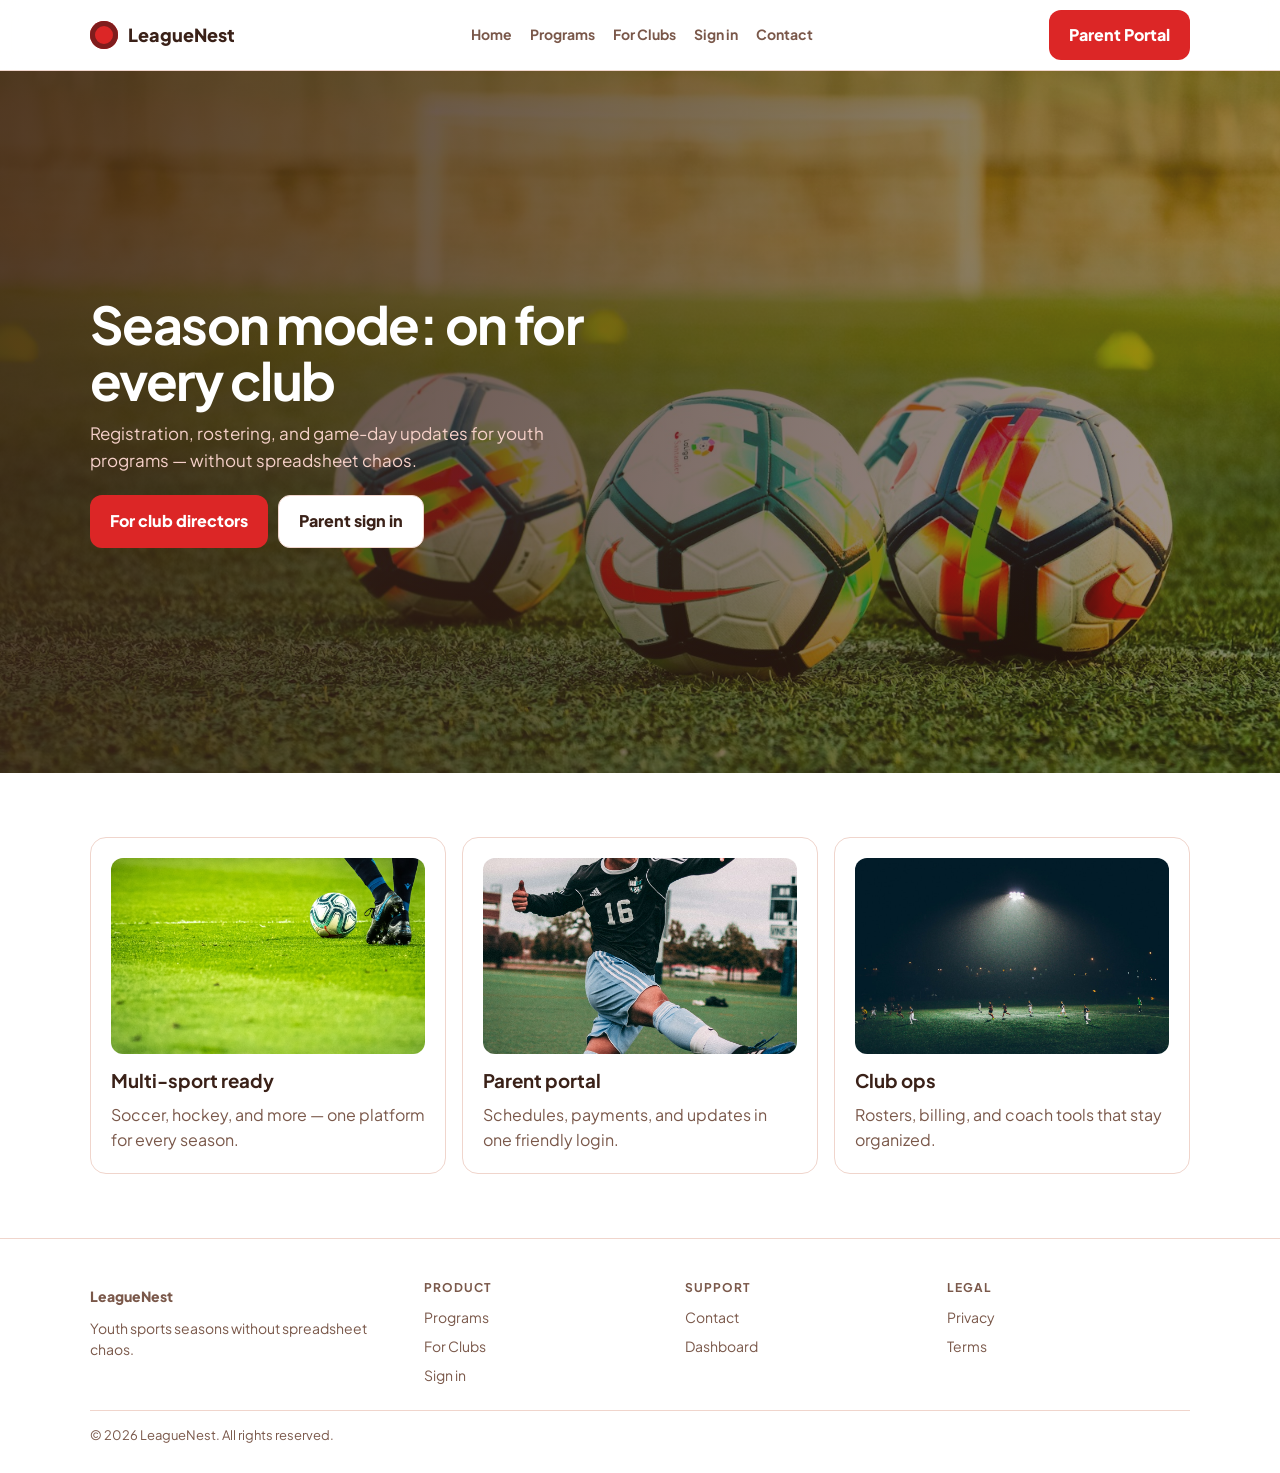
==== index.html @ 12ecd50a "Initial commit: leaguenest website" ====
<!DOCTYPE html><html lang="en"><head><meta charset="utf-8"/><meta name="viewport" content="width=device-width,initial-scale=1"/>
<title>LeagueNest | Youth Sports Programs Platform</title>
<meta name="description" content="LeagueNest helps clubs run youth sports seasons — registration, teams, schedules, and parent sign-in."/>
<link href="https://fonts.googleapis.com/css2?family=Plus+Jakarta+Sans:wght@400;500;600;700;800&display=swap" rel="stylesheet"/>
<link rel="stylesheet" href="styles.css"/></head><body>
<header><div class="wrap nav"><a class="brand" href="index.html"><span class="puck"></span>LeagueNest</a>
<button class="nav-toggle" id="navToggle" aria-label="Menu">☰</button>
<nav class="links" id="navLinks"><a href="index.html">Home</a><a href="programs.html">Programs</a><a href="clubs.html">For Clubs</a><a href="login.html">Sign in</a><a href="contact.html">Contact</a></nav>
<a class="btn btn-red" href="login.html">Parent Portal</a></div></header>
<section class="hero" style="background-image:url('images/hero.jpg')"><div class="wrap">
<h1>Season mode: on for every club</h1>
<p class="lead">Registration, rostering, and game-day updates for youth programs — without spreadsheet chaos.</p>
<div style="display:flex;gap:10px;flex-wrap:wrap"><a class="btn btn-red" href="clubs.html">For club directors</a><a class="btn btn-line" href="login.html">Parent sign in</a></div>
</div></section>
<section class="section-alt"><div class="wrap"><div class="grid-3">
<article class="card reveal"><img src="images/soccer.jpg" alt="Youth soccer"/><h3>Multi-sport ready</h3><p>Soccer, hockey, and more — one platform for every season.</p></article>
<article class="card reveal"><img src="images/kids.jpg" alt="Kids celebrating"/><h3>Parent portal</h3><p>Schedules, payments, and updates in one friendly login.</p></article>
<article class="card reveal"><img src="images/field.jpg" alt="Sports field"/><h3>Club ops</h3><p>Rosters, billing, and coach tools that stay organized.</p></article>
</div></div></section>
<footer><div class="wrap"><div class="footer-grid">
<div><a class="brand" href="index.html"><span class="puck"></span>LeagueNest</a><p class="muted" style="margin-top:10px;font-size:14px">Youth sports seasons without spreadsheet chaos.</p></div>
<div><h4>Product</h4><a href="programs.html">Programs</a><a href="clubs.html">For Clubs</a><a href="login.html">Sign in</a></div>
<div><h4>Support</h4><a href="contact.html">Contact</a><a href="dashboard.html">Dashboard</a></div>
<div><h4>Legal</h4><a href="privacy.html">Privacy</a><a href="terms.html">Terms</a></div>
</div><div class="footer-bottom">© 2026 LeagueNest. All rights reserved.</div></div></footer><script src="app.js"></script></body></html>
---- styles.css ----
:root{--bg:#fff7f4;--ink:#3a2118;--muted:#7a584a;--red:#dc2626;--pink:#ffe4e6;--line:#f0d5cc;--ease:cubic-bezier(.22,1,.36,1)}
*{box-sizing:border-box;margin:0;padding:0}html{scroll-behavior:smooth}body{font-family:"Plus Jakarta Sans",system-ui,sans-serif;background:var(--bg);color:var(--ink);line-height:1.55}
a{color:inherit;text-decoration:none}img{max-width:100%;display:block}.wrap{width:min(1100px,calc(100% - 36px));margin:0 auto}
.btn{display:inline-flex;align-items:center;justify-content:center;border-radius:12px;padding:13px 20px;font-weight:800;border:0;cursor:pointer;font-family:inherit;transition:transform .35s var(--ease);background:var(--ink);color:#fff}
.btn:hover{transform:translateY(-3px)}.btn-red{background:var(--red)}.btn-line{background:#fff;border:1px solid var(--line);color:var(--ink)}.btn-full{width:100%}
header{position:sticky;top:0;z-index:20;background:rgba(255,255,255,.92);backdrop-filter:blur(12px);border-bottom:1px solid var(--line)}
.nav{display:flex;align-items:center;justify-content:space-between;min-height:70px}
.brand{display:flex;align-items:center;gap:10px;font-weight:800;font-size:18px}
.puck{width:28px;height:28px;border-radius:50%;background:var(--red);box-shadow:inset 0 0 0 5px #7f1d1d}
.links{display:flex;gap:18px;font-weight:700;color:var(--muted);font-size:14px}.nav-toggle{display:none;background:0;border:0;font-size:22px}
.hero{position:relative;min-height:78vh;display:grid;align-items:center;background-size:cover;background-position:center}
.hero::before{content:"";position:absolute;inset:0;background:linear-gradient(105deg,rgba(58,33,24,.88),rgba(58,33,24,.45))}
.hero .wrap{position:relative;z-index:1;padding:60px 0;color:#fff}
h1,h2{letter-spacing:-.03em}h1{font-size:clamp(34px,5vw,52px);line-height:1.08;margin-bottom:12px;max-width:14ch}
.lead{color:#f5d0c8;max-width:38ch;margin-bottom:22px;font-size:17px}
.page-hero{padding:56px 0 28px;background:#fff;border-bottom:1px solid var(--line)}.page-hero p{color:var(--muted);margin-top:10px}
section{padding:64px 0}.section-alt{background:#fff}
.grid-3{display:grid;grid-template-columns:repeat(3,1fr);gap:16px}.grid-2{display:grid;grid-template-columns:1fr 1fr;gap:28px;align-items:center}
.card{background:#fff;border:1px solid var(--line);border-radius:16px;padding:20px;transition:transform .4s var(--ease)}.card:hover{transform:translateY(-8px)}
.card img{border-radius:12px;aspect-ratio:16/10;object-fit:cover;width:100%;margin-bottom:12px}.muted,.card p{color:var(--muted)}.card h3{margin-bottom:8px}
.split-img{border-radius:20px;aspect-ratio:4/3;object-fit:cover;width:100%}
.shell{min-height:calc(100vh - 70px);display:grid;grid-template-columns:1.05fr .95fr;background:#fff}
.left{padding:40px;display:flex;flex-direction:column}.right{background:linear-gradient(160deg,#ffe4e6,#fecdd3);padding:28px;border-left:1px solid var(--line);display:flex;flex-direction:column;justify-content:space-between}
.field{margin-bottom:14px}label{display:block;font-size:13px;font-weight:700;margin-bottom:6px}
.input{width:100%;border:1px solid var(--line);border-radius:12px;padding:13px 14px;font:inherit;background:#fffaf8}
.alert{background:var(--red);color:#fff;border-radius:12px;padding:12px 14px;font-size:13px;font-weight:700}
.dash-stats{display:grid;grid-template-columns:repeat(3,1fr);gap:14px;margin:24px 0}
.stat{background:#fff;border:1px solid var(--line);border-radius:14px;padding:18px}.stat b{display:block;font-size:28px;margin-top:6px}
.form{display:grid;gap:12px;max-width:480px}.form input,.form textarea{width:100%;padding:12px;border-radius:10px;border:1px solid var(--line);font:inherit}
.form-success{display:none;padding:14px;border-radius:10px;background:rgba(220,38,38,.1);color:var(--red);font-weight:700}.form-success.show{display:block}
footer{padding:40px 0 28px;border-top:1px solid var(--line);background:#fff}.footer-grid{display:grid;grid-template-columns:1.3fr 1fr 1fr 1fr;gap:18px;margin-bottom:16px}
.footer-grid h4{font-size:12px;text-transform:uppercase;letter-spacing:.08em;color:var(--muted);margin-bottom:10px}
.footer-grid a{display:block;color:var(--muted);margin:7px 0;font-size:14px}.footer-bottom{font-size:13px;color:var(--muted);border-top:1px solid var(--line);padding-top:14px}
.reveal{opacity:0;transform:translateY(24px);transition:.75s var(--ease)}.reveal.in{opacity:1;transform:none}
@media(max-width:900px){.nav-toggle{display:block}.links{display:none;position:absolute;left:0;right:0;top:70px;flex-direction:column;background:#fff;padding:16px;border-bottom:1px solid var(--line)}.links.open{display:flex}.grid-3,.grid-2,.footer-grid,.shell,.dash-stats{grid-template-columns:1fr}.right{border-left:0;border-top:1px solid var(--line);min-height:280px}}
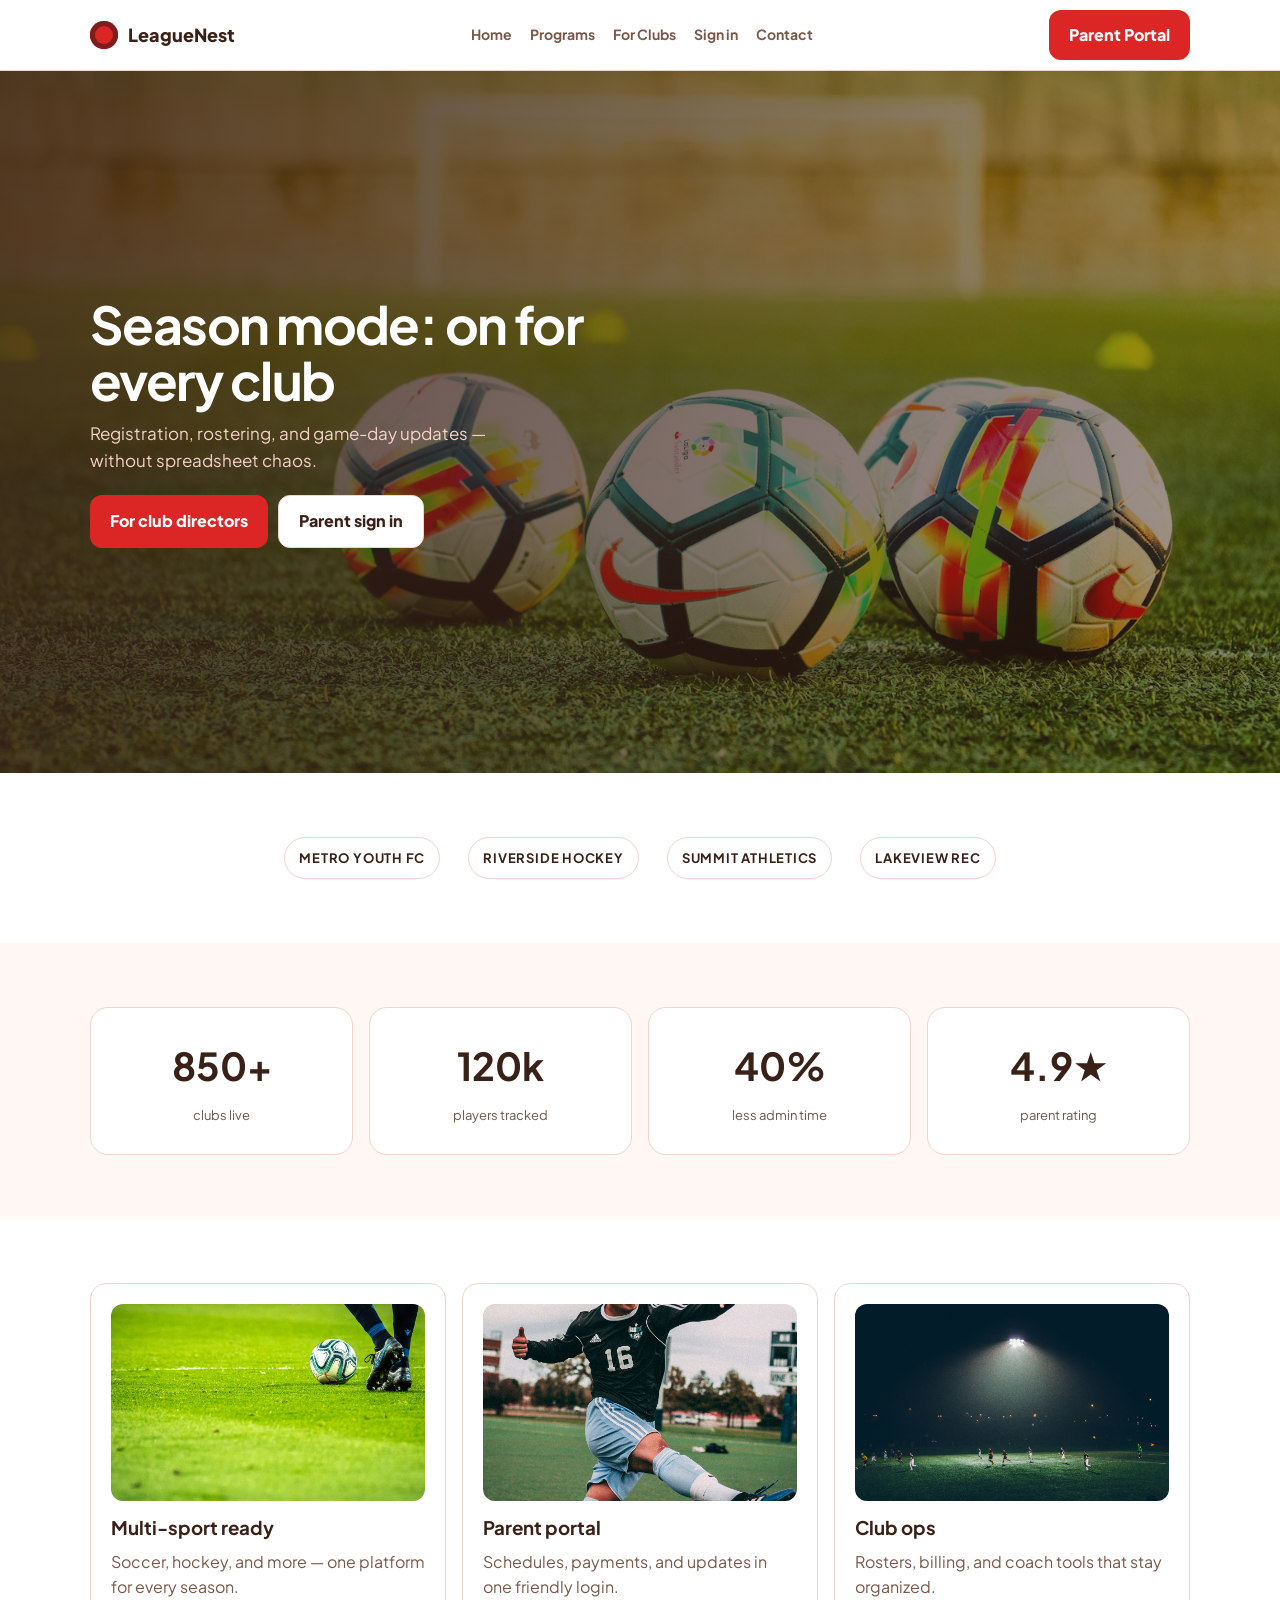
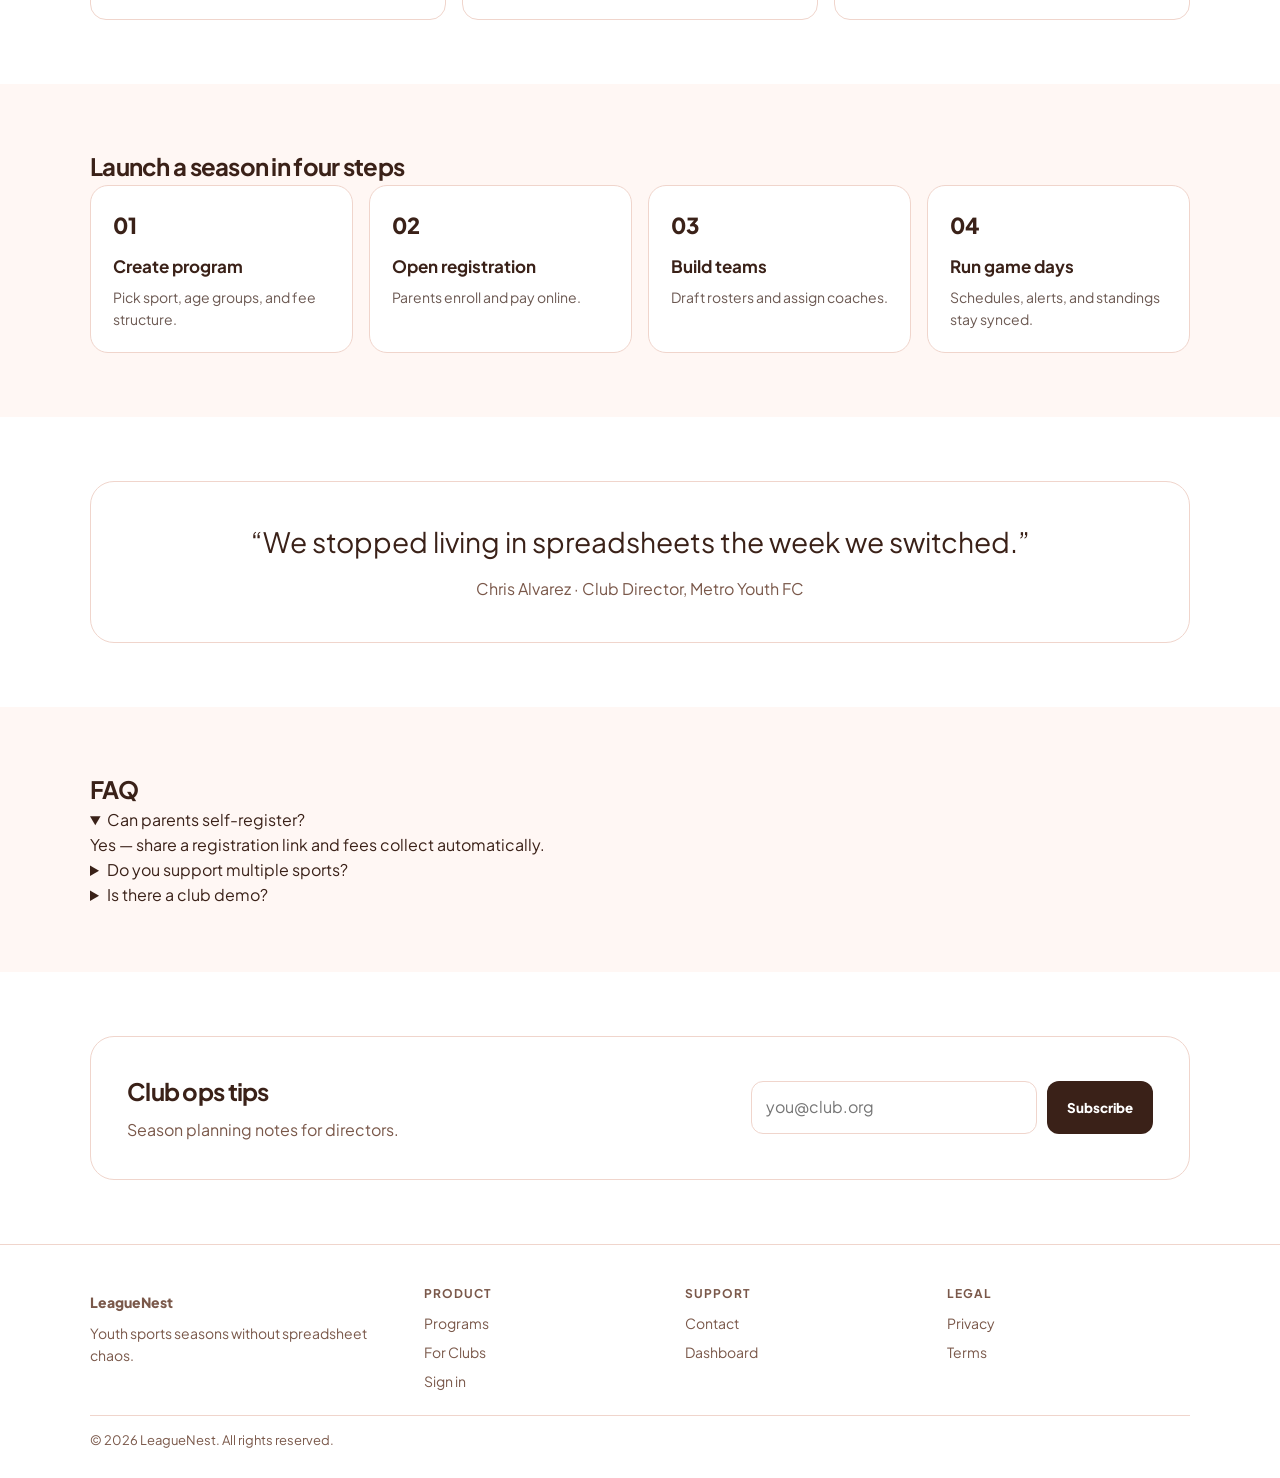
==== commit a7cbe696: "Add full professional sections and richer contact forms." ====
--- a/index.html
+++ b/index.html
@@ -1,21 +1,46 @@
 <!DOCTYPE html><html lang="en"><head><meta charset="utf-8"/><meta name="viewport" content="width=device-width,initial-scale=1"/>
-<title>LeagueNest | Youth Sports Programs Platform</title>
-<meta name="description" content="LeagueNest helps clubs run youth sports seasons — registration, teams, schedules, and parent sign-in."/>
-<link href="https://fonts.googleapis.com/css2?family=Plus+Jakarta+Sans:wght@400;500;600;700;800&display=swap" rel="stylesheet"/>
-<link rel="stylesheet" href="styles.css"/></head><body>
+<title>LeagueNest | Youth Sports Programs</title><link href="https://fonts.googleapis.com/css2?family=Plus+Jakarta+Sans:wght@400;500;600;700;800&display=swap" rel="stylesheet"/><link rel="stylesheet" href="styles.css"/></head><body>
 <header><div class="wrap nav"><a class="brand" href="index.html"><span class="puck"></span>LeagueNest</a>
 <button class="nav-toggle" id="navToggle" aria-label="Menu">☰</button>
 <nav class="links" id="navLinks"><a href="index.html">Home</a><a href="programs.html">Programs</a><a href="clubs.html">For Clubs</a><a href="login.html">Sign in</a><a href="contact.html">Contact</a></nav>
 <a class="btn btn-red" href="login.html">Parent Portal</a></div></header>
 <section class="hero" style="background-image:url('images/hero.jpg')"><div class="wrap">
 <h1>Season mode: on for every club</h1>
-<p class="lead">Registration, rostering, and game-day updates for youth programs — without spreadsheet chaos.</p>
+<p class="lead">Registration, rostering, and game-day updates — without spreadsheet chaos.</p>
 <div style="display:flex;gap:10px;flex-wrap:wrap"><a class="btn btn-red" href="clubs.html">For club directors</a><a class="btn btn-line" href="login.html">Parent sign in</a></div>
 </div></section>
+<section class="section-alt"><div class="wrap"><div class="logos-row reveal"><span>Metro Youth FC</span><span>Riverside Hockey</span><span>Summit Athletics</span><span>Lakeview Rec</span></div></div></section>
+<section><div class="wrap"><div class="stats-strip reveal">
+<div class="stat-box"><b>850+</b><span>clubs live</span></div>
+<div class="stat-box"><b>120k</b><span>players tracked</span></div>
+<div class="stat-box"><b>40%</b><span>less admin time</span></div>
+<div class="stat-box"><b>4.9★</b><span>parent rating</span></div>
+</div></div></section>
 <section class="section-alt"><div class="wrap"><div class="grid-3">
-<article class="card reveal"><img src="images/soccer.jpg" alt="Youth soccer"/><h3>Multi-sport ready</h3><p>Soccer, hockey, and more — one platform for every season.</p></article>
-<article class="card reveal"><img src="images/kids.jpg" alt="Kids celebrating"/><h3>Parent portal</h3><p>Schedules, payments, and updates in one friendly login.</p></article>
-<article class="card reveal"><img src="images/field.jpg" alt="Sports field"/><h3>Club ops</h3><p>Rosters, billing, and coach tools that stay organized.</p></article>
+<article class="card reveal"><img src="images/soccer.jpg" alt="Soccer"/><h3>Multi-sport ready</h3><p>Soccer, hockey, and more — one platform for every season.</p></article>
+<article class="card reveal"><img src="images/kids.jpg" alt="Kids"/><h3>Parent portal</h3><p>Schedules, payments, and updates in one friendly login.</p></article>
+<article class="card reveal"><img src="images/field.jpg" alt="Field"/><h3>Club ops</h3><p>Rosters, billing, and coach tools that stay organized.</p></article>
+</div></div></section>
+<section><div class="wrap"><div class="section-head reveal"><h2 style="letter-spacing:-.03em">Launch a season in four steps</h2></div>
+<div class="process reveal">
+<div class="step"><h3>Create program</h3><p>Pick sport, age groups, and fee structure.</p></div>
+<div class="step"><h3>Open registration</h3><p>Parents enroll and pay online.</p></div>
+<div class="step"><h3>Build teams</h3><p>Draft rosters and assign coaches.</p></div>
+<div class="step"><h3>Run game days</h3><p>Schedules, alerts, and standings stay synced.</p></div>
+</div></div></section>
+<section class="section-alt"><div class="wrap"><div class="quote-band reveal">
+<blockquote>“We stopped living in spreadsheets the week we switched.”</blockquote>
+<p class="muted">Chris Alvarez · Club Director, Metro Youth FC</p>
+</div></div></section>
+<section><div class="wrap"><div class="section-head reveal"><h2>FAQ</h2></div>
+<div class="faq reveal">
+<details open><summary>Can parents self-register?</summary><p>Yes — share a registration link and fees collect automatically.</p></details>
+<details><summary>Do you support multiple sports?</summary><p>Soccer, hockey, multi-sport clinics, and custom programs.</p></details>
+<details><summary>Is there a club demo?</summary><p>Yes — request one from the contact page.</p></details>
+</div></div></section>
+<section class="section-alt"><div class="wrap"><div class="newsletter reveal">
+<div><h2>Club ops tips</h2><p class="muted" style="margin-top:8px">Season planning notes for directors.</p><p class="nl-success" style="display:none;margin-top:8px;color:var(--red)">Subscribed.</p></div>
+<form id="newsletterForm" class="newsletter-form"><input type="email" required placeholder="you@club.org"/><button class="btn" type="submit">Subscribe</button></form>
 </div></div></section>
 <footer><div class="wrap"><div class="footer-grid">
 <div><a class="brand" href="index.html"><span class="puck"></span>LeagueNest</a><p class="muted" style="margin-top:10px;font-size:14px">Youth sports seasons without spreadsheet chaos.</p></div>
--- a/styles.css
+++ b/styles.css
@@ -34,3 +34,28 @@
 .footer-grid a{display:block;color:var(--muted);margin:7px 0;font-size:14px}.footer-bottom{font-size:13px;color:var(--muted);border-top:1px solid var(--line);padding-top:14px}
 .reveal{opacity:0;transform:translateY(24px);transition:.75s var(--ease)}.reveal.in{opacity:1;transform:none}
 @media(max-width:900px){.nav-toggle{display:block}.links{display:none;position:absolute;left:0;right:0;top:70px;flex-direction:column;background:#fff;padding:16px;border-bottom:1px solid var(--line)}.links.open{display:flex}.grid-3,.grid-2,.footer-grid,.shell,.dash-stats{grid-template-columns:1fr}.right{border-left:0;border-top:1px solid var(--line);min-height:280px}}
+
+/* ---- professional sections ---- */
+.stats-strip{display:grid;grid-template-columns:repeat(4,1fr);gap:16px}
+.stat-box{text-align:center;padding:28px 16px;border:1px solid var(--line,rgba(0,0,0,.08));border-radius:18px;background:var(--card,#fff)}
+.stat-box b{display:block;font-size:clamp(28px,3vw,40px);margin-bottom:6px}
+.stat-box span{font-size:13px;opacity:.75}
+.logos-row{display:flex;flex-wrap:wrap;gap:14px 28px;justify-content:center;align-items:center;font-weight:700;font-size:13px;text-transform:uppercase;letter-spacing:.06em;opacity:.75}
+.logos-row span{padding:10px 14px;border:1px solid var(--line,rgba(0,0,0,.08));border-radius:999px}
+.process{display:grid;grid-template-columns:repeat(4,1fr);gap:16px;counter-reset:step}
+.process .step{padding:22px;border-radius:18px;border:1px solid var(--line,rgba(0,0,0,.08));background:var(--card,#fff)}
+.process .step::before{counter-increment:step;content:counter(step,decimal-leading-zero);display:block;font-weight:800;font-size:22px;margin-bottom:10px}
+.process .step h3{margin-bottom:8px;font-size:17px}.process .step p{font-size:14px;opacity:.75;line-height:1.55}
+.newsletter{display:grid;grid-template-columns:1.2fr .8fr;gap:20px;align-items:center;padding:36px;border-radius:24px;border:1px solid var(--line,rgba(0,0,0,.08));background:var(--card,#fff)}
+.newsletter form{display:flex;gap:10px;flex-wrap:wrap}
+.newsletter input{flex:1;min-width:200px;padding:13px 14px;border-radius:12px;border:1px solid var(--line,rgba(0,0,0,.12));font:inherit}
+.contact-grid{display:grid;grid-template-columns:1.1fr .9fr;gap:28px;align-items:start}
+.contact-cards{display:grid;gap:12px}
+.contact-card{padding:18px;border-radius:16px;border:1px solid var(--line,rgba(0,0,0,.08));background:var(--card,#fff)}
+.contact-card h4{margin-bottom:6px}.contact-card p{font-size:14px;opacity:.8;line-height:1.5}
+.form-row{display:grid;grid-template-columns:1fr 1fr;gap:12px}
+.map-box{border-radius:18px;min-height:200px;border:1px solid var(--line,rgba(0,0,0,.08));display:grid;place-items:center;padding:24px;text-align:center;background:linear-gradient(145deg,rgba(127,127,127,.08),transparent)}
+.quote-band{padding:40px;border-radius:24px;border:1px solid var(--line,rgba(0,0,0,.08));text-align:center;background:var(--card,#fff)}
+.quote-band blockquote{font-size:clamp(20px,2.6vw,28px);line-height:1.4;max-width:40ch;margin:0 auto 16px}
+@media(max-width:900px){.stats-strip{grid-template-columns:1fr 1fr}.process,.newsletter,.contact-grid,.form-row{grid-template-columns:1fr}}
+
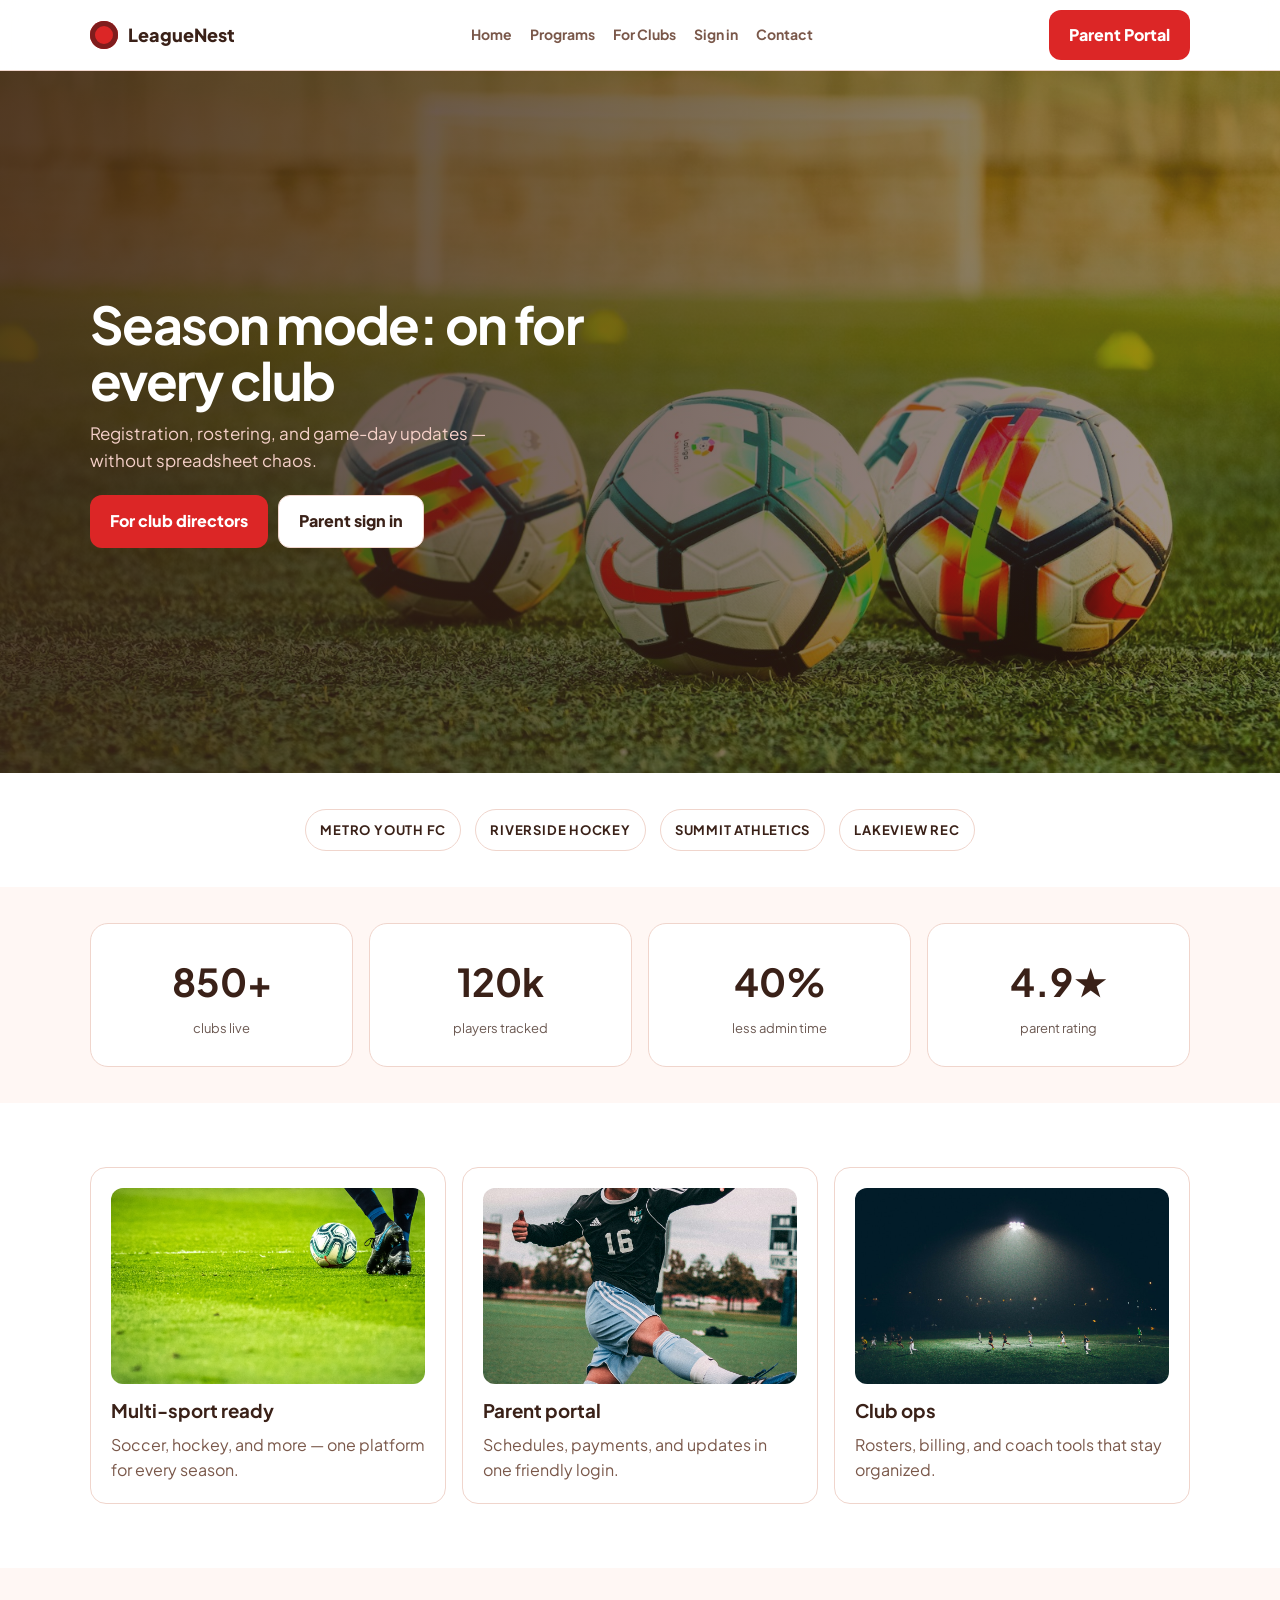
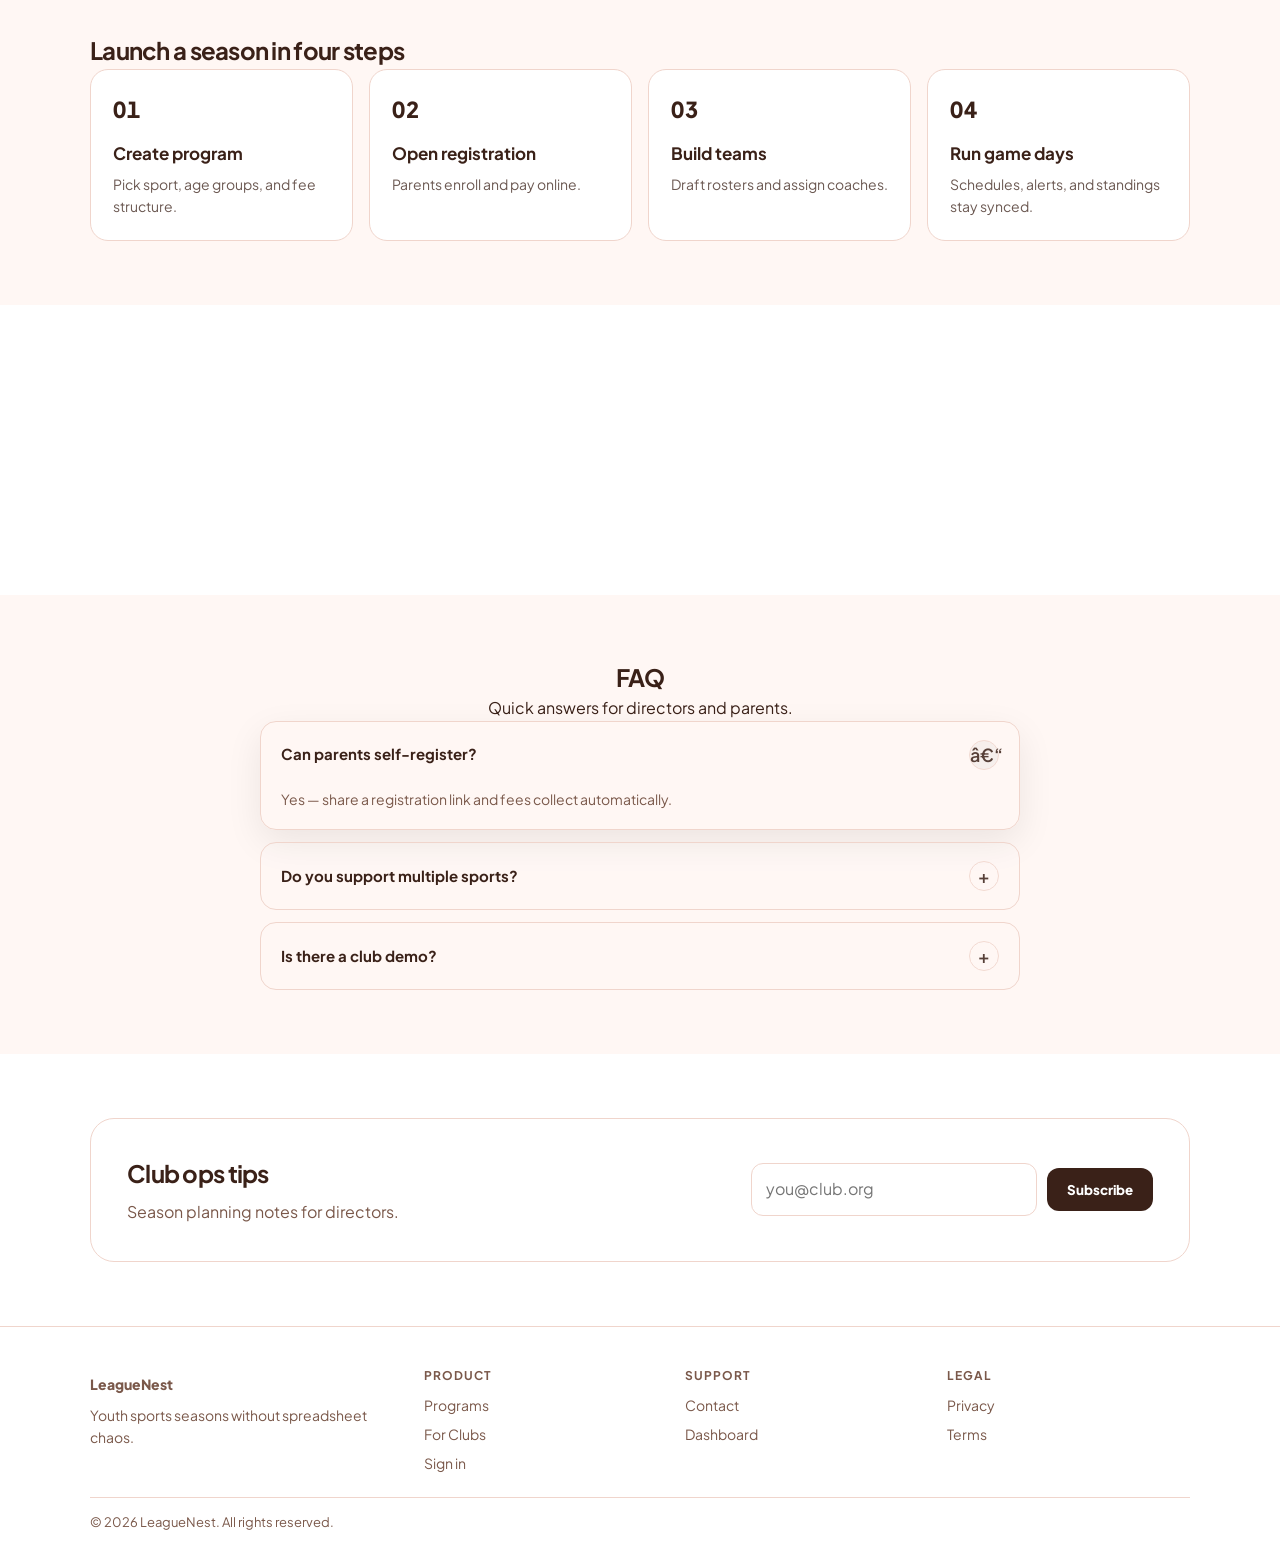
==== commit f0848904: "Polish frontend: FAQ accordion, section alignment, tighter spacing." ====
--- a/index.html
+++ b/index.html
@@ -9,8 +9,8 @@
 <p class="lead">Registration, rostering, and game-day updates — without spreadsheet chaos.</p>
 <div style="display:flex;gap:10px;flex-wrap:wrap"><a class="btn btn-red" href="clubs.html">For club directors</a><a class="btn btn-line" href="login.html">Parent sign in</a></div>
 </div></section>
-<section class="section-alt"><div class="wrap"><div class="logos-row reveal"><span>Metro Youth FC</span><span>Riverside Hockey</span><span>Summit Athletics</span><span>Lakeview Rec</span></div></div></section>
-<section><div class="wrap"><div class="stats-strip reveal">
+<section class="section-alt section-tight"><div class="wrap"><div class="logos-row reveal"><span>Metro Youth FC</span><span>Riverside Hockey</span><span>Summit Athletics</span><span>Lakeview Rec</span></div></div></section>
+<section class="section-tight"><div class="wrap"><div class="stats-strip reveal">
 <div class="stat-box"><b>850+</b><span>clubs live</span></div>
 <div class="stat-box"><b>120k</b><span>players tracked</span></div>
 <div class="stat-box"><b>40%</b><span>less admin time</span></div>
@@ -32,7 +32,7 @@
 <blockquote>“We stopped living in spreadsheets the week we switched.”</blockquote>
 <p class="muted">Chris Alvarez · Club Director, Metro Youth FC</p>
 </div></div></section>
-<section><div class="wrap"><div class="section-head reveal"><h2>FAQ</h2></div>
+<section><div class="wrap"><div class="section-head center reveal"><h2>FAQ</h2><p>Quick answers for directors and parents.</p></div>
 <div class="faq reveal">
 <details open><summary>Can parents self-register?</summary><p>Yes — share a registration link and fees collect automatically.</p></details>
 <details><summary>Do you support multiple sports?</summary><p>Soccer, hockey, multi-sport clinics, and custom programs.</p></details>
--- a/styles.css
+++ b/styles.css
@@ -1,4 +1,4 @@
-
+﻿
 :root{--bg:#fff7f4;--ink:#3a2118;--muted:#7a584a;--red:#dc2626;--pink:#ffe4e6;--line:#f0d5cc;--ease:cubic-bezier(.22,1,.36,1)}
 *{box-sizing:border-box;margin:0;padding:0}html{scroll-behavior:smooth}body{font-family:"Plus Jakarta Sans",system-ui,sans-serif;background:var(--bg);color:var(--ink);line-height:1.55}
 a{color:inherit;text-decoration:none}img{max-width:100%;display:block}.wrap{width:min(1100px,calc(100% - 36px));margin:0 auto}
@@ -59,3 +59,184 @@
 .quote-band blockquote{font-size:clamp(20px,2.6vw,28px);line-height:1.4;max-width:40ch;margin:0 auto 16px}
 @media(max-width:900px){.stats-strip{grid-template-columns:1fr 1fr}.process,.newsletter,.contact-grid,.form-row{grid-template-columns:1fr}}
 
+/* ==== frontend polish: alignment, FAQ, sections ==== */
+.section-tight { padding: 36px 0 !important; }
+.section-head { max-width: 640px; }
+.section-head.center { text-align: center; margin-left: auto; margin-right: auto; }
+.section-head.center + .stats-strip,
+.section-head.center + .process,
+.section-head.center + .grid-3,
+.section-head.center + .faq,
+.section-head.center + .integrations { }
+
+.grid-3 > .card,
+.grid > .product,
+.grid > .card {
+  height: 100%;
+  display: flex;
+  flex-direction: column;
+}
+.card p:last-child { margin-top: auto; }
+
+/* FAQ â€” professional accordion */
+.faq {
+  max-width: 760px;
+  margin: 0 auto;
+  display: grid;
+  gap: 12px;
+}
+.faq details {
+  border: 1px solid var(--line, rgba(255,255,255,.12));
+  border-radius: 16px;
+  padding: 0;
+  margin: 0;
+  background: var(--card, rgba(255,255,255,.04));
+  overflow: hidden;
+  transition: border-color .25s, box-shadow .25s, transform .25s;
+}
+.faq details:hover {
+  border-color: rgba(127,127,127,.35);
+}
+.faq details[open] {
+  box-shadow: 0 12px 36px rgba(0,0,0,.08);
+}
+.faq summary {
+  cursor: pointer;
+  font-weight: 700;
+  list-style: none;
+  display: flex;
+  align-items: center;
+  justify-content: space-between;
+  gap: 16px;
+  padding: 18px 20px;
+  line-height: 1.35;
+  font-size: 15px;
+}
+.faq summary::-webkit-details-marker { display: none; }
+.faq summary::after {
+  content: "+";
+  flex: 0 0 auto;
+  width: 28px;
+  height: 28px;
+  border-radius: 50%;
+  display: grid;
+  place-items: center;
+  font-size: 18px;
+  font-weight: 600;
+  line-height: 1;
+  border: 1px solid var(--line, rgba(127,127,127,.25));
+  opacity: .85;
+  transition: transform .25s, background .25s;
+}
+.faq details[open] summary::after {
+  content: "â€“";
+  transform: none;
+  background: rgba(127,127,127,.08);
+}
+.faq details p {
+  margin: 0;
+  padding: 0 20px 18px;
+  color: var(--muted, #6b7280);
+  font-size: 14px;
+  line-height: 1.65;
+  max-width: 62ch;
+}
+
+/* Process polish */
+.process {
+  align-items: stretch;
+}
+.process .step {
+  height: 100%;
+  display: flex;
+  flex-direction: column;
+}
+.process .step::before {
+  font-variant-numeric: tabular-nums;
+  letter-spacing: .04em;
+  margin-bottom: 14px;
+}
+
+/* Stats / logos alignment */
+.stats-strip {
+  align-items: stretch;
+}
+.stat-box {
+  display: flex;
+  flex-direction: column;
+  justify-content: center;
+  min-height: 120px;
+}
+.logos-row {
+  gap: 12px 14px;
+  justify-content: center;
+}
+
+/* Newsletter / CTA alignment */
+.newsletter {
+  align-items: center;
+}
+.newsletter form {
+  width: 100%;
+  align-items: center;
+}
+.newsletter input {
+  min-height: 48px;
+}
+.cta-band {
+  align-items: center;
+}
+
+/* Contact form should fill grid column */
+.contact-grid .form {
+  max-width: none;
+  width: 100%;
+}
+.form-row {
+  align-items: start;
+}
+.form label {
+  display: block;
+  margin-bottom: 6px;
+}
+.form input[type="checkbox"] {
+  width: auto;
+  display: inline-block;
+  vertical-align: middle;
+}
+
+/* Quote band */
+.quote-band {
+  max-width: 900px;
+  margin-left: auto;
+  margin-right: auto;
+}
+
+/* Integrations wrap nicely */
+.integrations {
+  align-items: stretch;
+}
+.integrations div {
+  display: grid;
+  place-items: center;
+  min-height: 56px;
+}
+
+@media (max-width: 900px) {
+  .stats-strip { grid-template-columns: 1fr 1fr !important; }
+  .process { grid-template-columns: 1fr !important; }
+  .integrations { grid-template-columns: repeat(3, 1fr) !important; }
+  .newsletter, .contact-grid, .form-row { grid-template-columns: 1fr !important; }
+  .faq summary { font-size: 14px; padding: 16px; }
+  .faq details p { padding: 0 16px 16px; }
+  .section-tight { padding: 28px 0 !important; }
+}
+
+.check-row label{display:flex;align-items:flex-start;gap:10px;font-weight:600;line-height:1.45;cursor:pointer}
+.check-row input{margin-top:3px}
+.nav{flex-wrap:wrap}
+.nav .btn{white-space:nowrap}
+@media(max-width:1100px){
+  .nav-links{gap:14px;font-size:13px}
+}
+
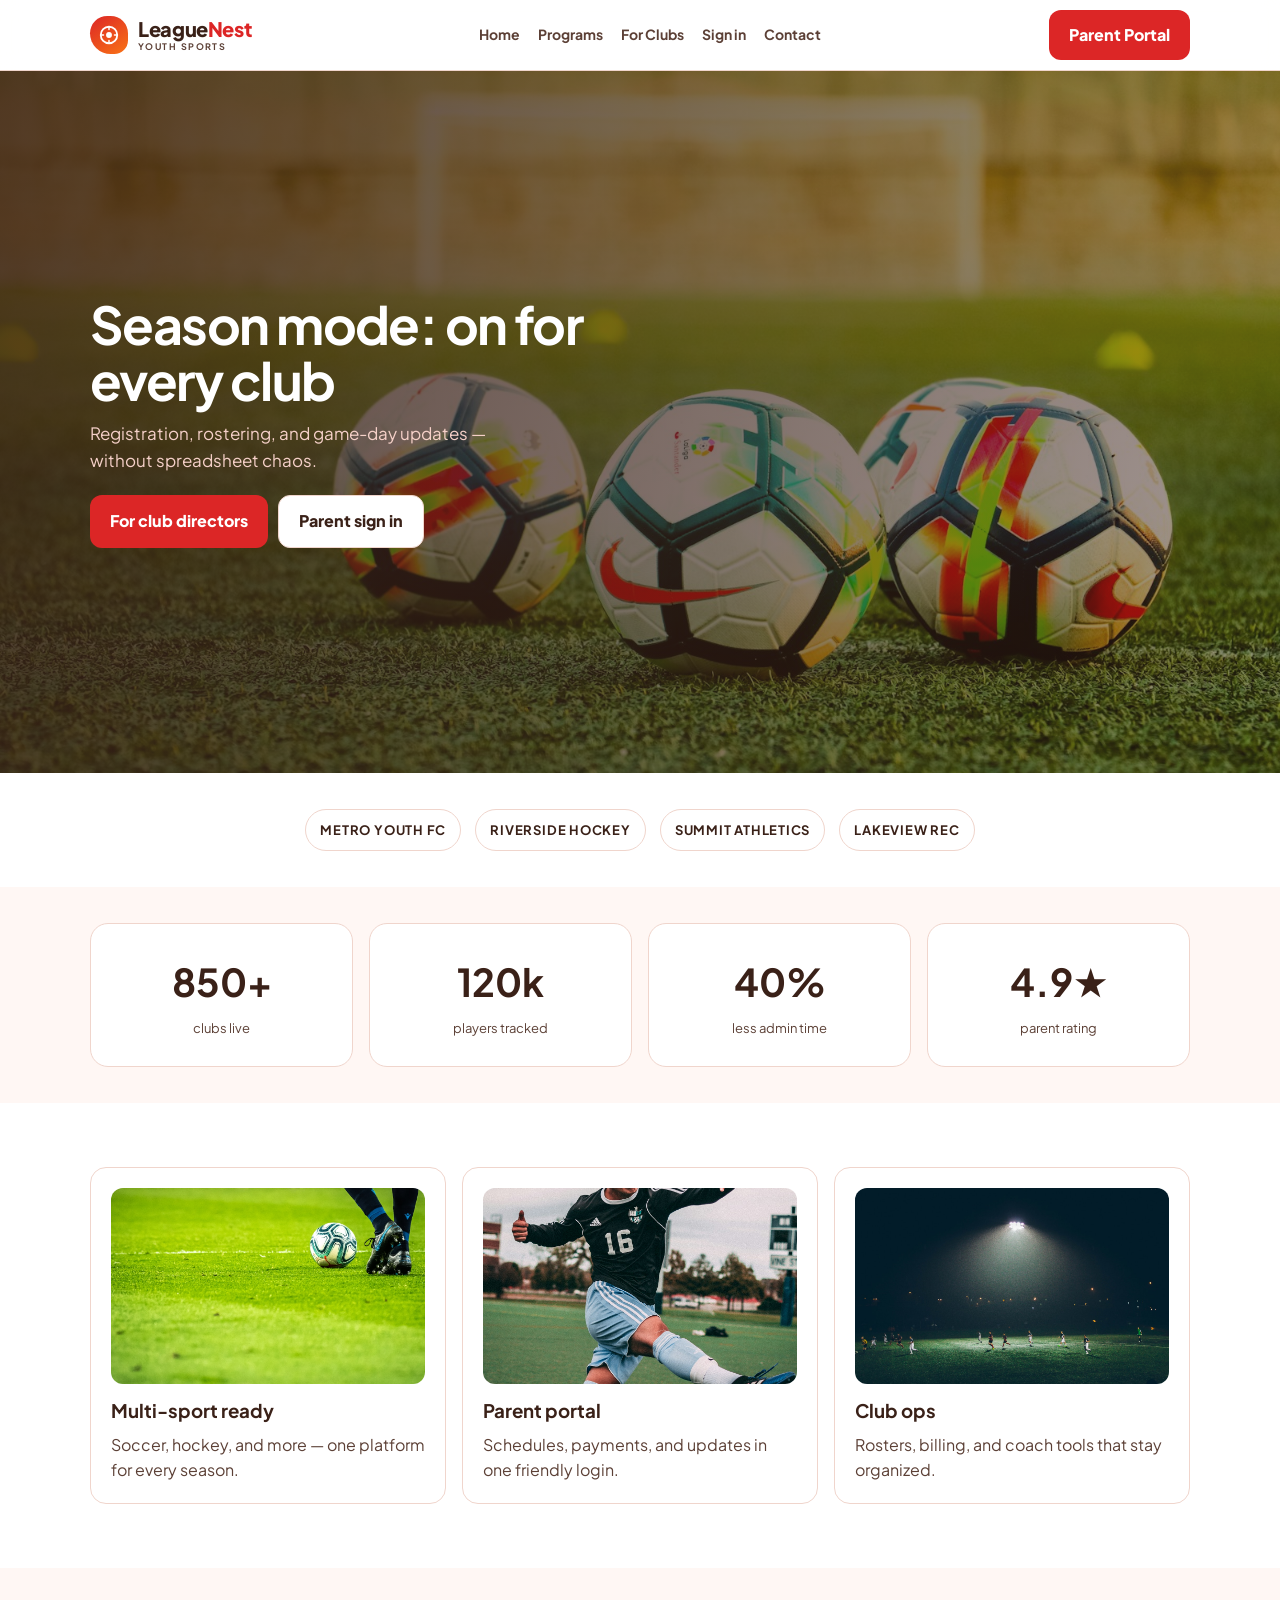
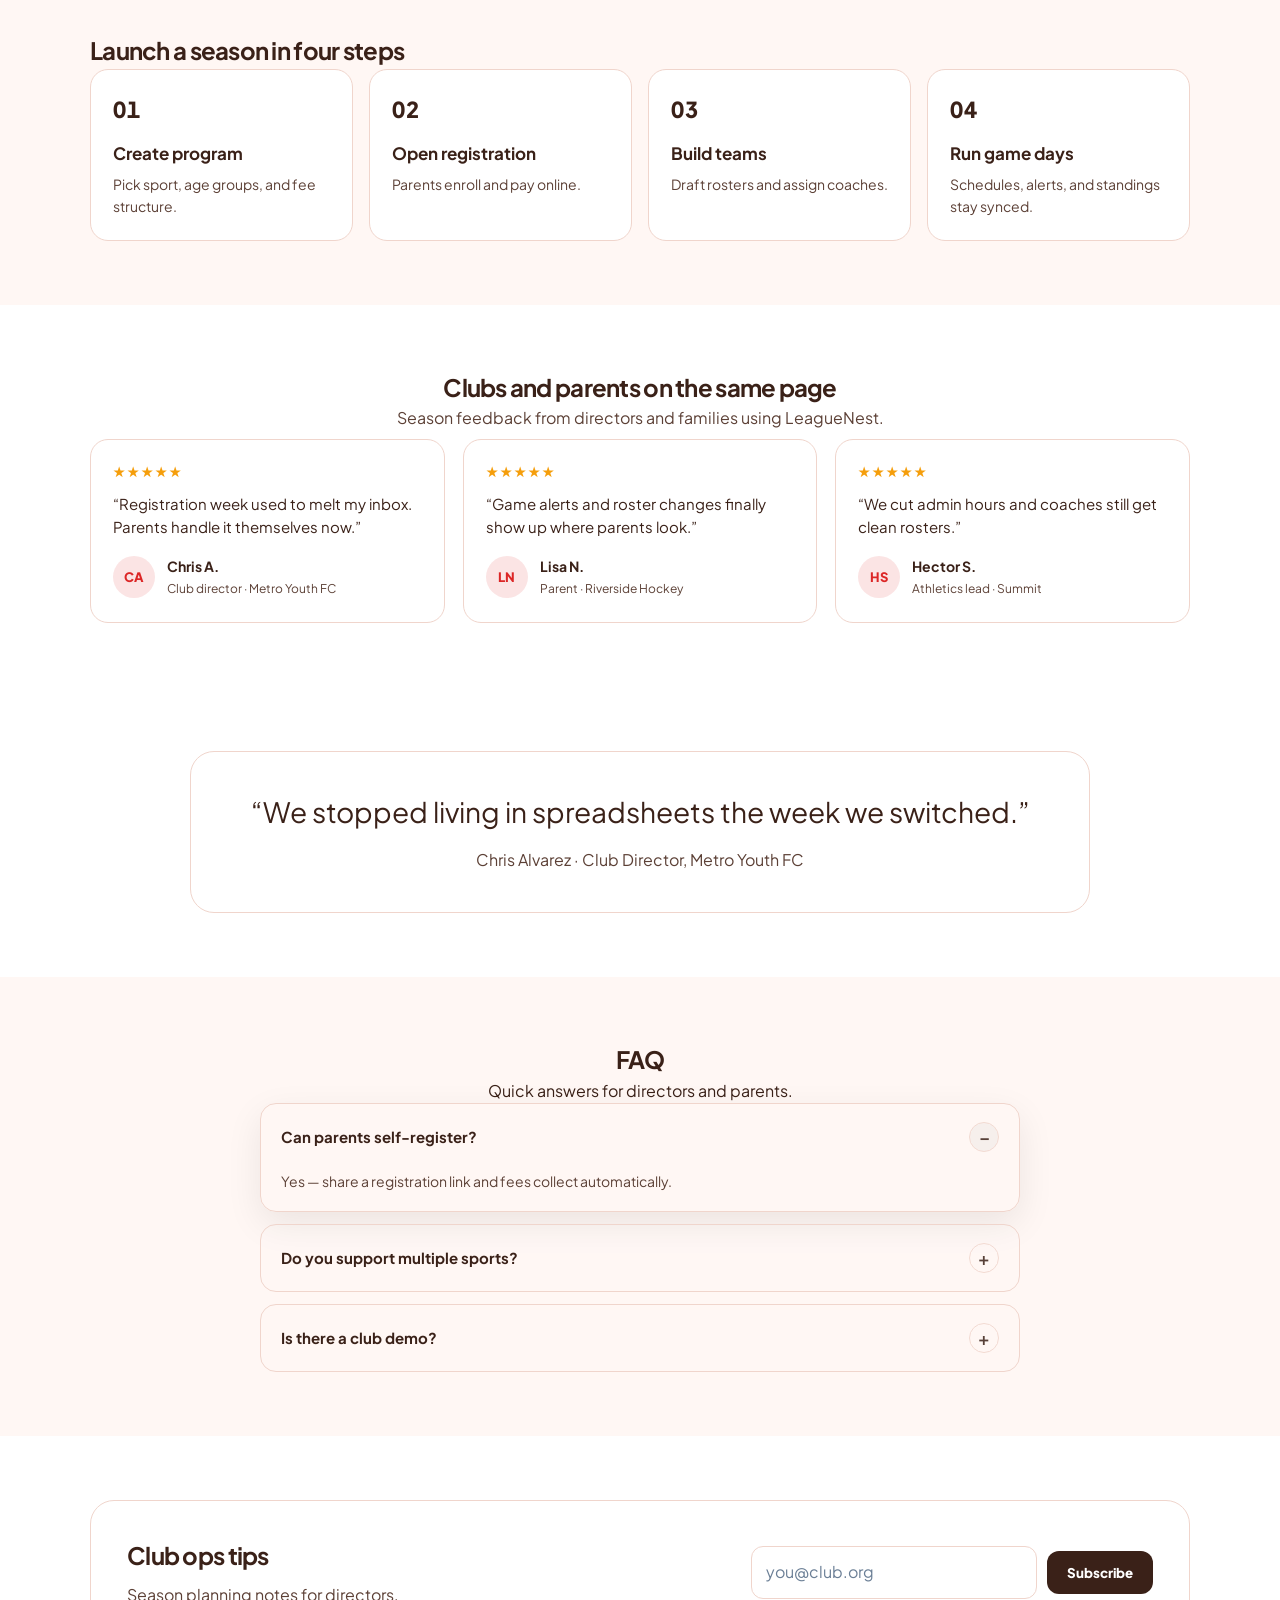
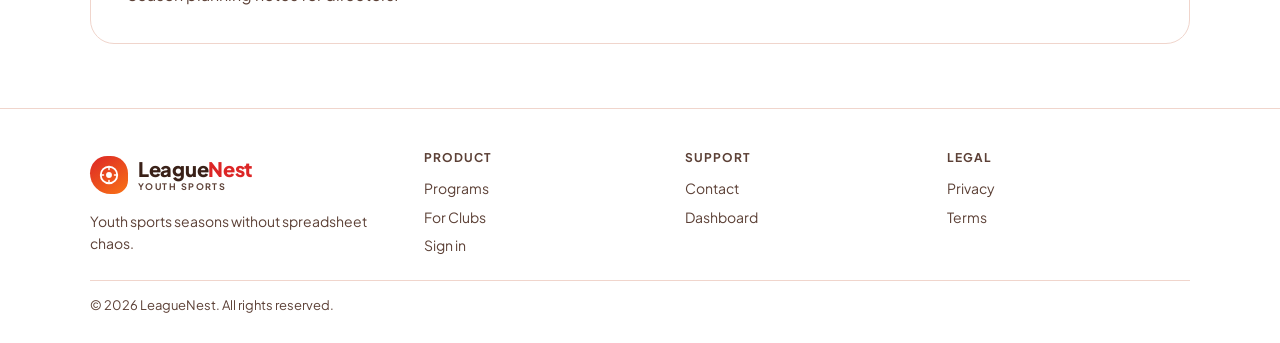
==== commit 2168987e: "Add brand mark logos and customer reviews sections." ====
--- a/index.html
+++ b/index.html
@@ -1,6 +1,6 @@
 <!DOCTYPE html><html lang="en"><head><meta charset="utf-8"/><meta name="viewport" content="width=device-width,initial-scale=1"/>
 <title>LeagueNest | Youth Sports Programs</title><link href="https://fonts.googleapis.com/css2?family=Plus+Jakarta+Sans:wght@400;500;600;700;800&display=swap" rel="stylesheet"/><link rel="stylesheet" href="styles.css"/></head><body>
-<header><div class="wrap nav"><a class="brand" href="index.html"><span class="puck"></span>LeagueNest</a>
+<header><div class="wrap nav"><a class="logo brand" href="index.html"><span class="logo-mark" aria-hidden="true"><svg viewBox="0 0 24 24" fill="none"><circle cx="12" cy="12" r="9" stroke="currentColor" stroke-width="2"/><circle cx="12" cy="12" r="3.2" fill="currentColor"/><path d="M12 3v3M12 18v3M3 12h3M18 12h3" stroke="currentColor" stroke-width="1.6" stroke-linecap="round"/></svg></span><span class="logo-text"><span class="word">League<span class="accent">Nest</span></span><span class="tag">Youth Sports</span></span></a>
 <button class="nav-toggle" id="navToggle" aria-label="Menu">☰</button>
 <nav class="links" id="navLinks"><a href="index.html">Home</a><a href="programs.html">Programs</a><a href="clubs.html">For Clubs</a><a href="login.html">Sign in</a><a href="contact.html">Contact</a></nav>
 <a class="btn btn-red" href="login.html">Parent Portal</a></div></header>
@@ -28,6 +28,7 @@
 <div class="step"><h3>Build teams</h3><p>Draft rosters and assign coaches.</p></div>
 <div class="step"><h3>Run game days</h3><p>Schedules, alerts, and standings stay synced.</p></div>
 </div></div></section>
+<section class="reviews-section section-alt"><div class="wrap"><div class="section-head center reveal"><h2 style="letter-spacing:-.03em">Clubs and parents on the same page</h2><p class="muted">Season feedback from directors and families using LeagueNest.</p></div><div class="reviews-grid reveal"><article class="review-card"><div class="review-stars">★★★★★</div><p>“Registration week used to melt my inbox. Parents handle it themselves now.”</p><div class="review-author"><span class="review-avatar">CA</span><div><strong>Chris A.</strong><span class="muted">Club director · Metro Youth FC</span></div></div></article><article class="review-card"><div class="review-stars">★★★★★</div><p>“Game alerts and roster changes finally show up where parents look.”</p><div class="review-author"><span class="review-avatar">LN</span><div><strong>Lisa N.</strong><span class="muted">Parent · Riverside Hockey</span></div></div></article><article class="review-card"><div class="review-stars">★★★★★</div><p>“We cut admin hours and coaches still get clean rosters.”</p><div class="review-author"><span class="review-avatar">HS</span><div><strong>Hector S.</strong><span class="muted">Athletics lead · Summit</span></div></div></article></div></div></section>
 <section class="section-alt"><div class="wrap"><div class="quote-band reveal">
 <blockquote>“We stopped living in spreadsheets the week we switched.”</blockquote>
 <p class="muted">Chris Alvarez · Club Director, Metro Youth FC</p>
@@ -43,7 +44,7 @@
 <form id="newsletterForm" class="newsletter-form"><input type="email" required placeholder="you@club.org"/><button class="btn" type="submit">Subscribe</button></form>
 </div></div></section>
 <footer><div class="wrap"><div class="footer-grid">
-<div><a class="brand" href="index.html"><span class="puck"></span>LeagueNest</a><p class="muted" style="margin-top:10px;font-size:14px">Youth sports seasons without spreadsheet chaos.</p></div>
+<div><a class="logo brand" href="index.html"><span class="logo-mark" aria-hidden="true"><svg viewBox="0 0 24 24" fill="none"><circle cx="12" cy="12" r="9" stroke="currentColor" stroke-width="2"/><circle cx="12" cy="12" r="3.2" fill="currentColor"/><path d="M12 3v3M12 18v3M3 12h3M18 12h3" stroke="currentColor" stroke-width="1.6" stroke-linecap="round"/></svg></span><span class="logo-text"><span class="word">League<span class="accent">Nest</span></span><span class="tag">Youth Sports</span></span></a><p class="muted" style="margin-top:10px;font-size:14px">Youth sports seasons without spreadsheet chaos.</p></div>
 <div><h4>Product</h4><a href="programs.html">Programs</a><a href="clubs.html">For Clubs</a><a href="login.html">Sign in</a></div>
 <div><h4>Support</h4><a href="contact.html">Contact</a><a href="dashboard.html">Dashboard</a></div>
 <div><h4>Legal</h4><a href="privacy.html">Privacy</a><a href="terms.html">Terms</a></div>
--- a/styles.css
+++ b/styles.css
@@ -129,7 +129,7 @@
   transition: transform .25s, background .25s;
 }
 .faq details[open] summary::after {
-  content: "â€“";
+  content: "–";
   transform: none;
   background: rgba(127,127,127,.08);
 }
@@ -240,3 +240,205 @@
   .nav-links{gap:14px;font-size:13px}
 }
 
+/* ---- UX readability / contrast / interaction fixes ---- */
+/* ---- UX readability / contrast / interaction fixes ---- */
+.stat-box span,
+.process .step p,
+.logos-row,
+.contact-card p {
+  opacity: 1 !important;
+}
+.stat-box span,
+.process .step p {
+  color: var(--muted) !important;
+}
+.faq details[open] summary::after {
+  content: "–" !important;
+}
+.btn {
+  transition: transform .35s var(--ease), background .25s ease, border-color .25s ease, box-shadow .25s ease, filter .25s ease !important;
+}
+input::placeholder,
+textarea::placeholder {
+  opacity: 1;
+  color: #6b7f96;
+}
+.footer-grid a:hover {
+  color: var(--ink, var(--text, #111));
+}
+.product.is-hidden,
+[data-product].is-hidden {
+  display: none !important;
+}
+.filter-panel {
+  display: none;
+  padding: 8px 0 12px;
+  border-bottom: 1px solid var(--line, #e5e5e5);
+}
+.filter-group.open .filter-panel { display: block; }
+.filter-group.open > button span { transform: rotate(45deg); display: inline-block; }
+.filter-panel label {
+  display: flex;
+  align-items: center;
+  gap: 8px;
+  padding: 6px 0;
+  font-size: 13px;
+  font-weight: 500;
+  cursor: pointer;
+  color: var(--muted, #525252);
+}
+.filter-chip-row { display: flex; flex-wrap: wrap; gap: 8px; margin: 10px 0 16px; }
+.filter-chip {
+  border: 1px solid var(--line, #e5e5e5);
+  background: #fff;
+  border-radius: 999px;
+  padding: 7px 12px;
+  font: inherit;
+  font-size: 12px;
+  font-weight: 700;
+  cursor: pointer;
+}
+.filter-chip.active {
+  background: var(--ink, #171717);
+  color: #fff;
+  border-color: transparent;
+}
+.filter-empty {
+  display: none;
+  color: var(--muted);
+  padding: 20px 0;
+}
+.filter-empty.show { display: block; }
+
+
+/* LeagueNest contrast */
+:root {
+  --muted: #5c4036;
+}
+.right .muted {
+  color: #5c4036 !important;
+}
+.btn-red:hover {
+  background: #b91c1c !important;
+}
+.btn-line:hover {
+  border-color: #d4a99a;
+  background: #fff7f4;
+}
+
+/* ---- Brand logo system ---- */
+/* ---- Brand logo system ---- */
+.logo, a.brand.logo, a.logo.brand {
+  display: inline-flex !important;
+  align-items: center;
+  gap: 10px;
+  text-decoration: none;
+  line-height: 1.1;
+}
+.logo-mark {
+  width: 38px;
+  height: 38px;
+  flex-shrink: 0;
+  display: grid;
+  place-items: center;
+  border-radius: 11px;
+  position: relative;
+}
+.logo-mark svg {
+  width: 22px;
+  height: 22px;
+  display: block;
+}
+.logo-text {
+  display: flex;
+  flex-direction: column;
+  align-items: flex-start;
+  font-weight: 800;
+  letter-spacing: -.02em;
+}
+.logo-text .word {
+  font-size: 1.05em;
+  line-height: 1;
+}
+.logo-text .tag {
+  font-size: 9px;
+  font-weight: 700;
+  letter-spacing: .16em;
+  text-transform: uppercase;
+  margin-top: 3px;
+  opacity: .72;
+}
+footer .logo, footer a.brand {
+  text-align: left !important;
+}
+
+
+.logo-mark { background: linear-gradient(145deg,#dc2626,#f97316); color:#fff; border-radius: 50% 50% 40% 60%; }
+.logo-text .word { font-size: 20px; color: var(--ink); font-weight: 800; }
+.logo-text .accent { color: #dc2626; }
+.logo-text .tag { color: var(--muted); opacity: 1; }
+.review-avatar { background: rgba(220,38,38,.12); color: #dc2626; }
+a.brand .puck { display: none !important; }
+
+
+/* ---- Reviews section ---- */
+.reviews-grid {
+  display: grid;
+  grid-template-columns: repeat(3, 1fr);
+  gap: 18px;
+  margin-top: 8px;
+}
+.review-card {
+  padding: 24px 22px;
+  border-radius: 18px;
+  border: 1px solid var(--line, rgba(127,127,127,.2));
+  background: var(--card, var(--panel, #fff));
+  display: flex;
+  flex-direction: column;
+  gap: 14px;
+  height: 100%;
+  transition: transform .35s var(--ease, ease);
+}
+.review-card:hover { transform: translateY(-6px); }
+.review-stars {
+  color: #f59e0b;
+  letter-spacing: 2px;
+  font-size: 14px;
+  line-height: 1;
+}
+.review-card > p {
+  font-size: 15px;
+  line-height: 1.55;
+  flex: 1;
+  margin: 0;
+}
+.review-author {
+  display: flex;
+  align-items: center;
+  gap: 12px;
+  margin-top: 4px;
+}
+.review-avatar {
+  width: 42px;
+  height: 42px;
+  border-radius: 50%;
+  display: grid;
+  place-items: center;
+  font-weight: 800;
+  font-size: 13px;
+  letter-spacing: .02em;
+  flex-shrink: 0;
+}
+.review-author strong {
+  display: block;
+  font-size: 14px;
+}
+.review-author .muted,
+.review-author span:last-child {
+  display: block;
+  font-size: 12px;
+  margin-top: 2px;
+}
+@media (max-width: 900px) {
+  .reviews-grid { grid-template-columns: 1fr !important; }
+}
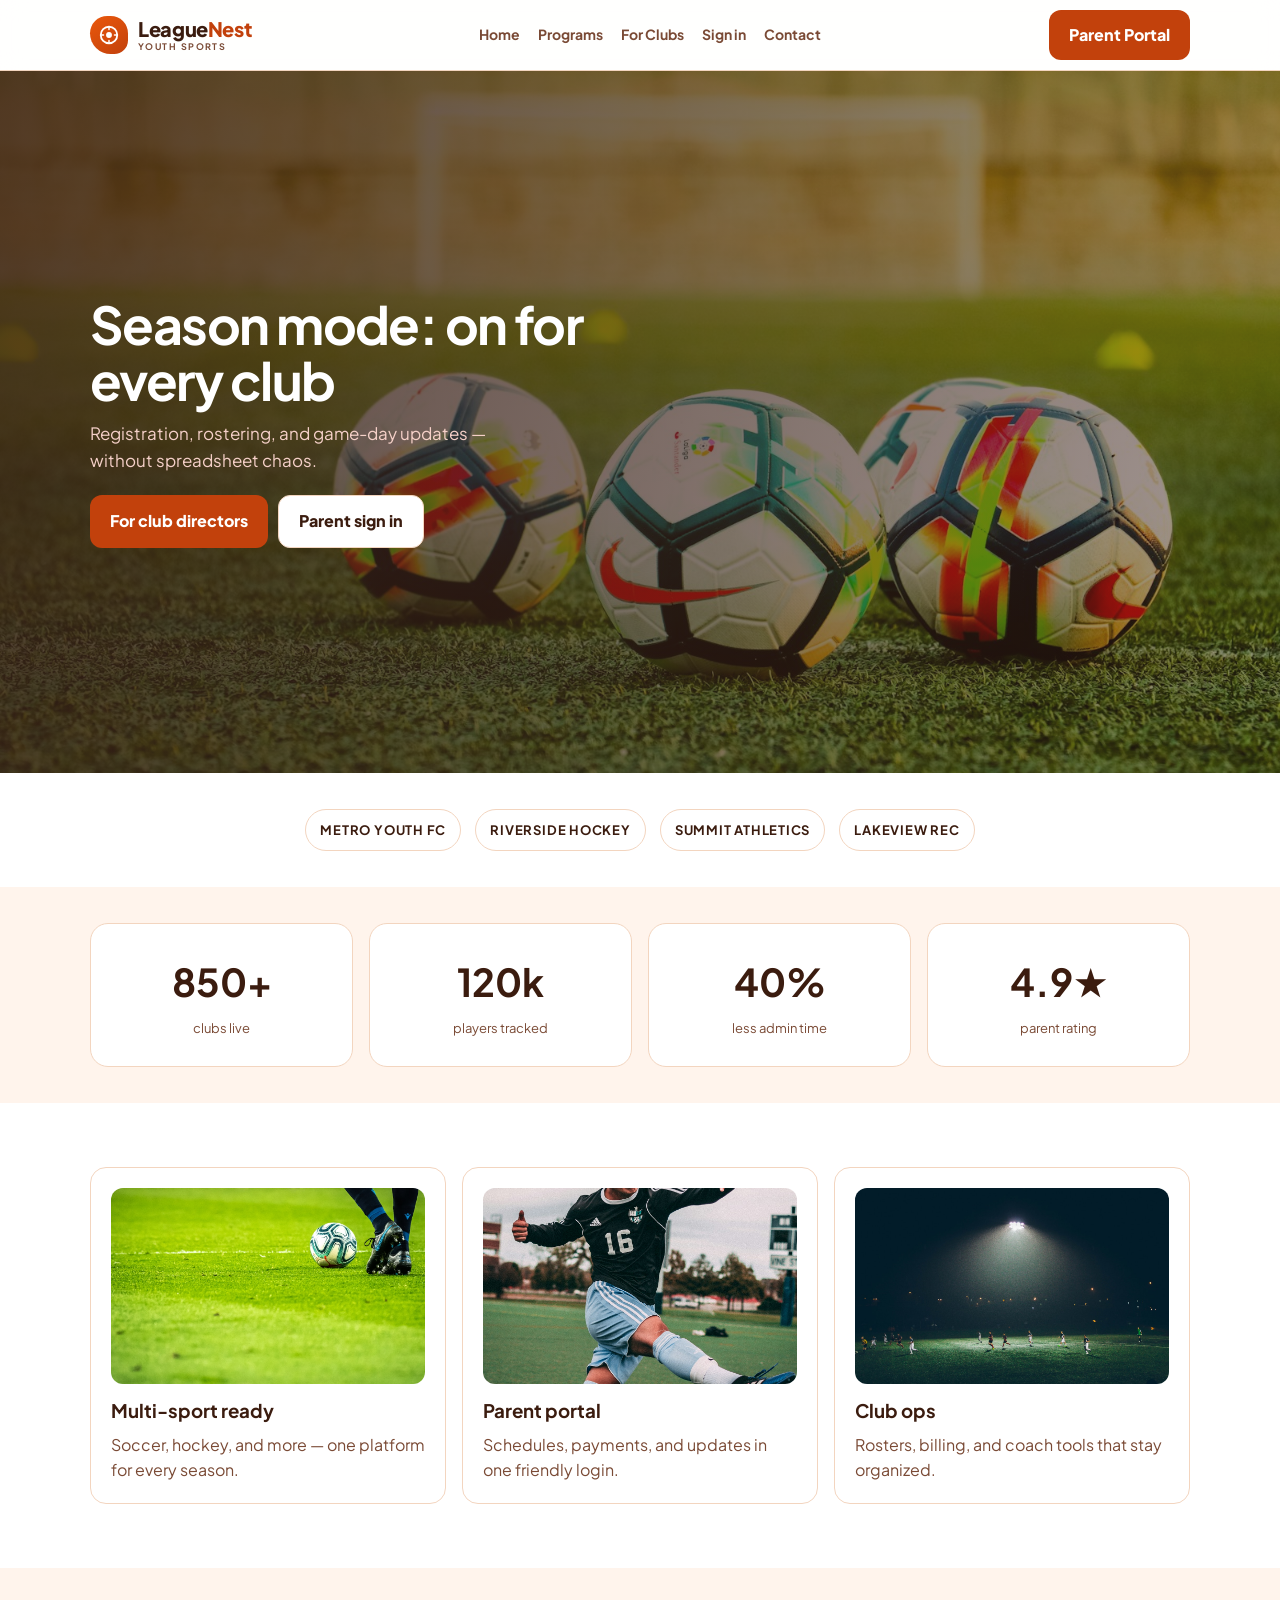
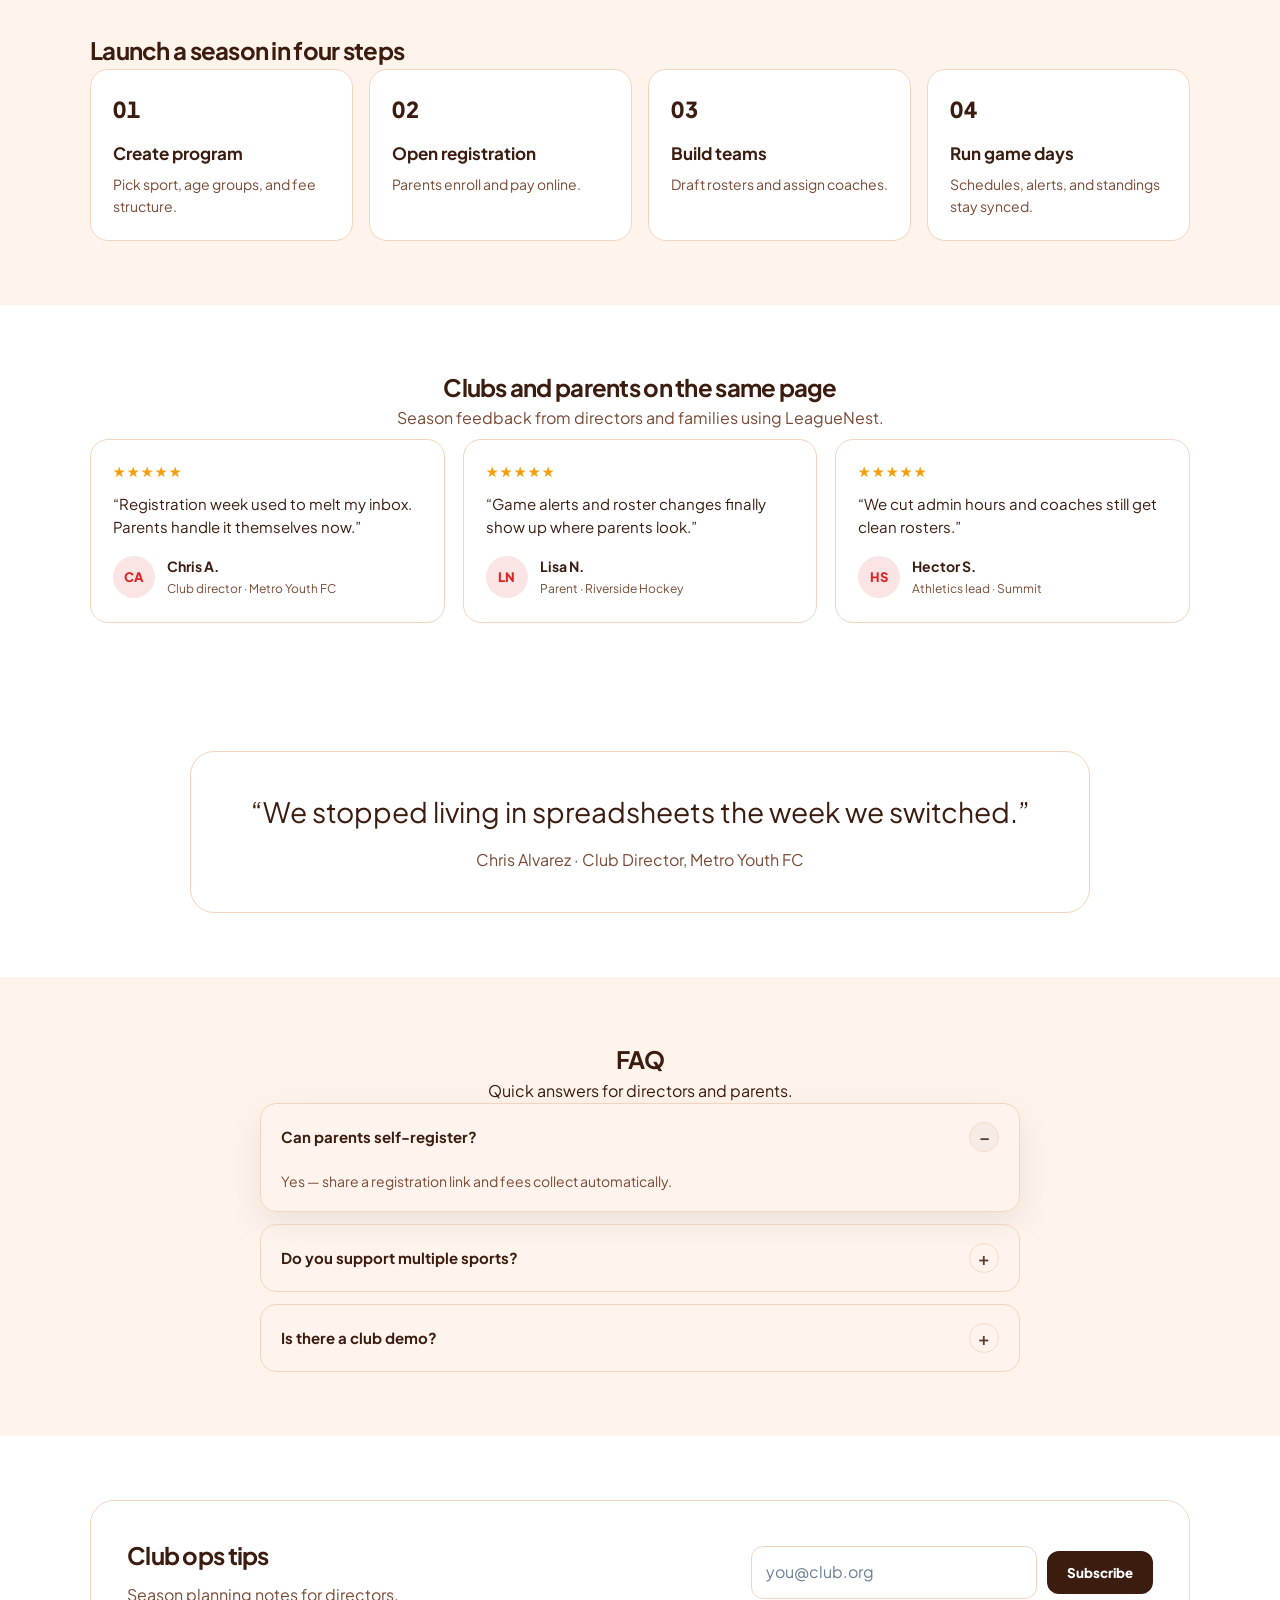
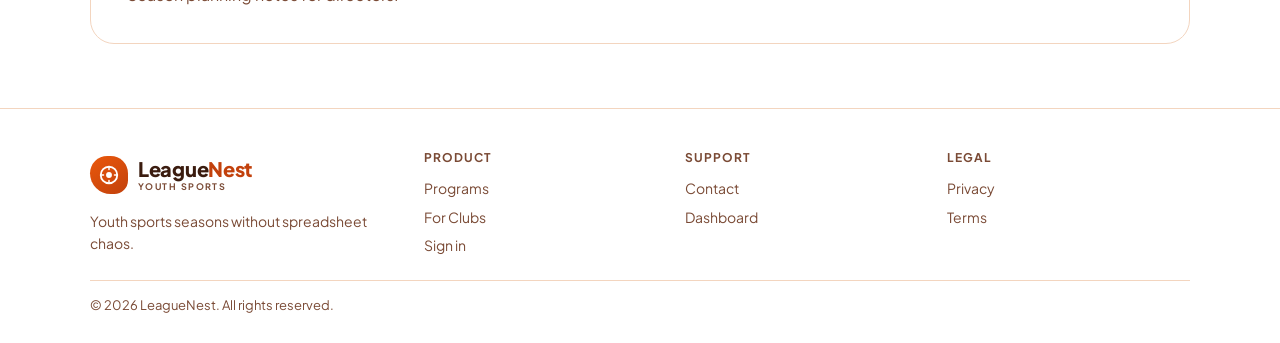
==== commit d1e36708: "Modern standards: a11y, SEO, brand color systems, 404/sitemap." ====
--- a/index.html
+++ b/index.html
@@ -1,9 +1,19 @@
 <!DOCTYPE html><html lang="en"><head><meta charset="utf-8"/><meta name="viewport" content="width=device-width,initial-scale=1"/>
-<title>LeagueNest | Youth Sports Programs</title><link href="https://fonts.googleapis.com/css2?family=Plus+Jakarta+Sans:wght@400;500;600;700;800&display=swap" rel="stylesheet"/><link rel="stylesheet" href="styles.css"/></head><body>
+<title>LeagueNest | Youth Sports Programs</title><link href="https://fonts.googleapis.com/css2?family=Plus+Jakarta+Sans:wght@400;500;600;700;800&display=swap" rel="stylesheet"/><link rel="stylesheet" href="styles.css"/>  <link rel="icon" href="favicon.svg" type="image/svg+xml"/>
+  <meta name="theme-color" content="#fff4ec"/>
+  <meta name="description" content="Youth sports platform for registration, rosters, and game-day updates."/>
+  <meta property="og:title" content="LeagueNest | Youth Sports Programs"/>
+  <meta property="og:description" content="Youth sports platform for registration, rosters, and game-day updates."/>
+  <meta property="og:type" content="website"/>
+  <meta property="og:url" content="https://mryamaslam.github.io/leaguenest/"/>
+  <meta name="twitter:card" content="summary_large_image"/>
+</head><body>
+<a class="skip-link" href="#main">Skip to content</a>
 <header><div class="wrap nav"><a class="logo brand" href="index.html"><span class="logo-mark" aria-hidden="true"><svg viewBox="0 0 24 24" fill="none"><circle cx="12" cy="12" r="9" stroke="currentColor" stroke-width="2"/><circle cx="12" cy="12" r="3.2" fill="currentColor"/><path d="M12 3v3M12 18v3M3 12h3M18 12h3" stroke="currentColor" stroke-width="1.6" stroke-linecap="round"/></svg></span><span class="logo-text"><span class="word">League<span class="accent">Nest</span></span><span class="tag">Youth Sports</span></span></a>
 <button class="nav-toggle" id="navToggle" aria-label="Menu">☰</button>
 <nav class="links" id="navLinks"><a href="index.html">Home</a><a href="programs.html">Programs</a><a href="clubs.html">For Clubs</a><a href="login.html">Sign in</a><a href="contact.html">Contact</a></nav>
 <a class="btn btn-red" href="login.html">Parent Portal</a></div></header>
+<main id="main">
 <section class="hero" style="background-image:url('images/hero.jpg')"><div class="wrap">
 <h1>Season mode: on for every club</h1>
 <p class="lead">Registration, rostering, and game-day updates — without spreadsheet chaos.</p>
@@ -17,9 +27,9 @@
 <div class="stat-box"><b>4.9★</b><span>parent rating</span></div>
 </div></div></section>
 <section class="section-alt"><div class="wrap"><div class="grid-3">
-<article class="card reveal"><img src="images/soccer.jpg" alt="Soccer"/><h3>Multi-sport ready</h3><p>Soccer, hockey, and more — one platform for every season.</p></article>
-<article class="card reveal"><img src="images/kids.jpg" alt="Kids"/><h3>Parent portal</h3><p>Schedules, payments, and updates in one friendly login.</p></article>
-<article class="card reveal"><img src="images/field.jpg" alt="Field"/><h3>Club ops</h3><p>Rosters, billing, and coach tools that stay organized.</p></article>
+<article class="card reveal"><img src="images/soccer.jpg" alt="Soccer"/ loading="lazy" decoding="async"><h3>Multi-sport ready</h3><p>Soccer, hockey, and more — one platform for every season.</p></article>
+<article class="card reveal"><img src="images/kids.jpg" alt="Kids"/ loading="lazy" decoding="async"><h3>Parent portal</h3><p>Schedules, payments, and updates in one friendly login.</p></article>
+<article class="card reveal"><img src="images/field.jpg" alt="Field"/ loading="lazy" decoding="async"><h3>Club ops</h3><p>Rosters, billing, and coach tools that stay organized.</p></article>
 </div></div></section>
 <section><div class="wrap"><div class="section-head reveal"><h2 style="letter-spacing:-.03em">Launch a season in four steps</h2></div>
 <div class="process reveal">
@@ -43,9 +53,12 @@
 <div><h2>Club ops tips</h2><p class="muted" style="margin-top:8px">Season planning notes for directors.</p><p class="nl-success" style="display:none;margin-top:8px;color:var(--red)">Subscribed.</p></div>
 <form id="newsletterForm" class="newsletter-form"><input type="email" required placeholder="you@club.org"/><button class="btn" type="submit">Subscribe</button></form>
 </div></div></section>
+</main>
 <footer><div class="wrap"><div class="footer-grid">
 <div><a class="logo brand" href="index.html"><span class="logo-mark" aria-hidden="true"><svg viewBox="0 0 24 24" fill="none"><circle cx="12" cy="12" r="9" stroke="currentColor" stroke-width="2"/><circle cx="12" cy="12" r="3.2" fill="currentColor"/><path d="M12 3v3M12 18v3M3 12h3M18 12h3" stroke="currentColor" stroke-width="1.6" stroke-linecap="round"/></svg></span><span class="logo-text"><span class="word">League<span class="accent">Nest</span></span><span class="tag">Youth Sports</span></span></a><p class="muted" style="margin-top:10px;font-size:14px">Youth sports seasons without spreadsheet chaos.</p></div>
 <div><h4>Product</h4><a href="programs.html">Programs</a><a href="clubs.html">For Clubs</a><a href="login.html">Sign in</a></div>
 <div><h4>Support</h4><a href="contact.html">Contact</a><a href="dashboard.html">Dashboard</a></div>
 <div><h4>Legal</h4><a href="privacy.html">Privacy</a><a href="terms.html">Terms</a></div>
-</div><div class="footer-bottom">© 2026 LeagueNest. All rights reserved.</div></div></footer><script src="app.js"></script></body></html>+</div><div class="footer-bottom">© 2026 LeagueNest. All rights reserved.</div></div></footer><script src="app.js"></script><div class="cookie-bar" id="cookieBar" role="dialog" aria-live="polite"><p>We use local storage for cart/demo preferences. See our <a href="privacy.html">Privacy</a>.</p><button type="button" class="btn btn-solid btn-primary btn-teal btn-red btn-sky" id="cookieAccept">Got it</button></div>
+<button type="button" class="to-top" id="toTop" aria-label="Back to top">↑</button>
+</body></html>
--- a/styles.css
+++ b/styles.css
@@ -442,3 +442,96 @@
 @media (max-width: 900px) {
   .reviews-grid { grid-template-columns: 1fr !important; }
 }
+
+/* ---- Modern standards baseline ---- */
+:root {
+  --bg: #fff4ec;
+  --ink: #3b1c0f;
+  --muted: #7a4a35;
+  --red: #c2410c;
+  --pink: #ffedd5;
+  --line: #f3d5bf;
+  --focus: #c2410c;
+  --radius: 14px;
+}
+.btn-red { background: #c2410c !important; }
+.btn-red:hover { background: #9a3412 !important; }
+.logo-mark { background: linear-gradient(145deg,#ea580c,#c2410c) !important; }
+.logo-text .accent { color: #c2410c !important; }
+
+
+/* ---- Modern standards baseline ---- */
+:focus-visible {
+  outline: 3px solid var(--focus, #2563eb);
+  outline-offset: 3px;
+}
+.skip-link {
+  position: absolute;
+  left: 12px;
+  top: -48px;
+  z-index: 1000;
+  background: var(--focus, #111);
+  color: #fff;
+  padding: 10px 14px;
+  border-radius: 10px;
+  font-weight: 700;
+  font-size: 14px;
+}
+.skip-link:focus {
+  top: 12px;
+}
+img { height: auto; }
+@media (prefers-reduced-motion: reduce) {
+  html { scroll-behavior: auto; }
+  *, *::before, *::after {
+    animation-duration: 0.01ms !important;
+    animation-iteration-count: 1 !important;
+    transition-duration: 0.01ms !important;
+  }
+  .reveal { opacity: 1 !important; transform: none !important; filter: none !important; }
+}
+.cookie-bar {
+  position: fixed;
+  left: 16px;
+  right: 16px;
+  bottom: 16px;
+  z-index: 90;
+  max-width: 720px;
+  margin: 0 auto;
+  display: none;
+  align-items: center;
+  justify-content: space-between;
+  gap: 14px;
+  padding: 14px 16px;
+  border-radius: 14px;
+  background: rgba(15,15,15,.94);
+  color: #fff;
+  border: 1px solid rgba(255,255,255,.12);
+  box-shadow: 0 16px 40px rgba(0,0,0,.25);
+  font-size: 14px;
+  line-height: 1.4;
+}
+.cookie-bar.show { display: flex; flex-wrap: wrap; }
+.cookie-bar a { color: #fff; text-decoration: underline; }
+.cookie-bar .btn { margin: 0; }
+.to-top {
+  position: fixed;
+  right: 18px;
+  bottom: 18px;
+  z-index: 80;
+  width: 44px;
+  height: 44px;
+  border-radius: 50%;
+  border: 0;
+  cursor: pointer;
+  display: none;
+  place-items: center;
+  font-weight: 800;
+  background: var(--focus, #111);
+  color: #fff;
+  box-shadow: 0 10px 24px rgba(0,0,0,.2);
+}
+.to-top.show { display: grid; }
+@media (max-width: 900px) {
+  .cookie-bar { left: 10px; right: 10px; bottom: 10px; }
+}
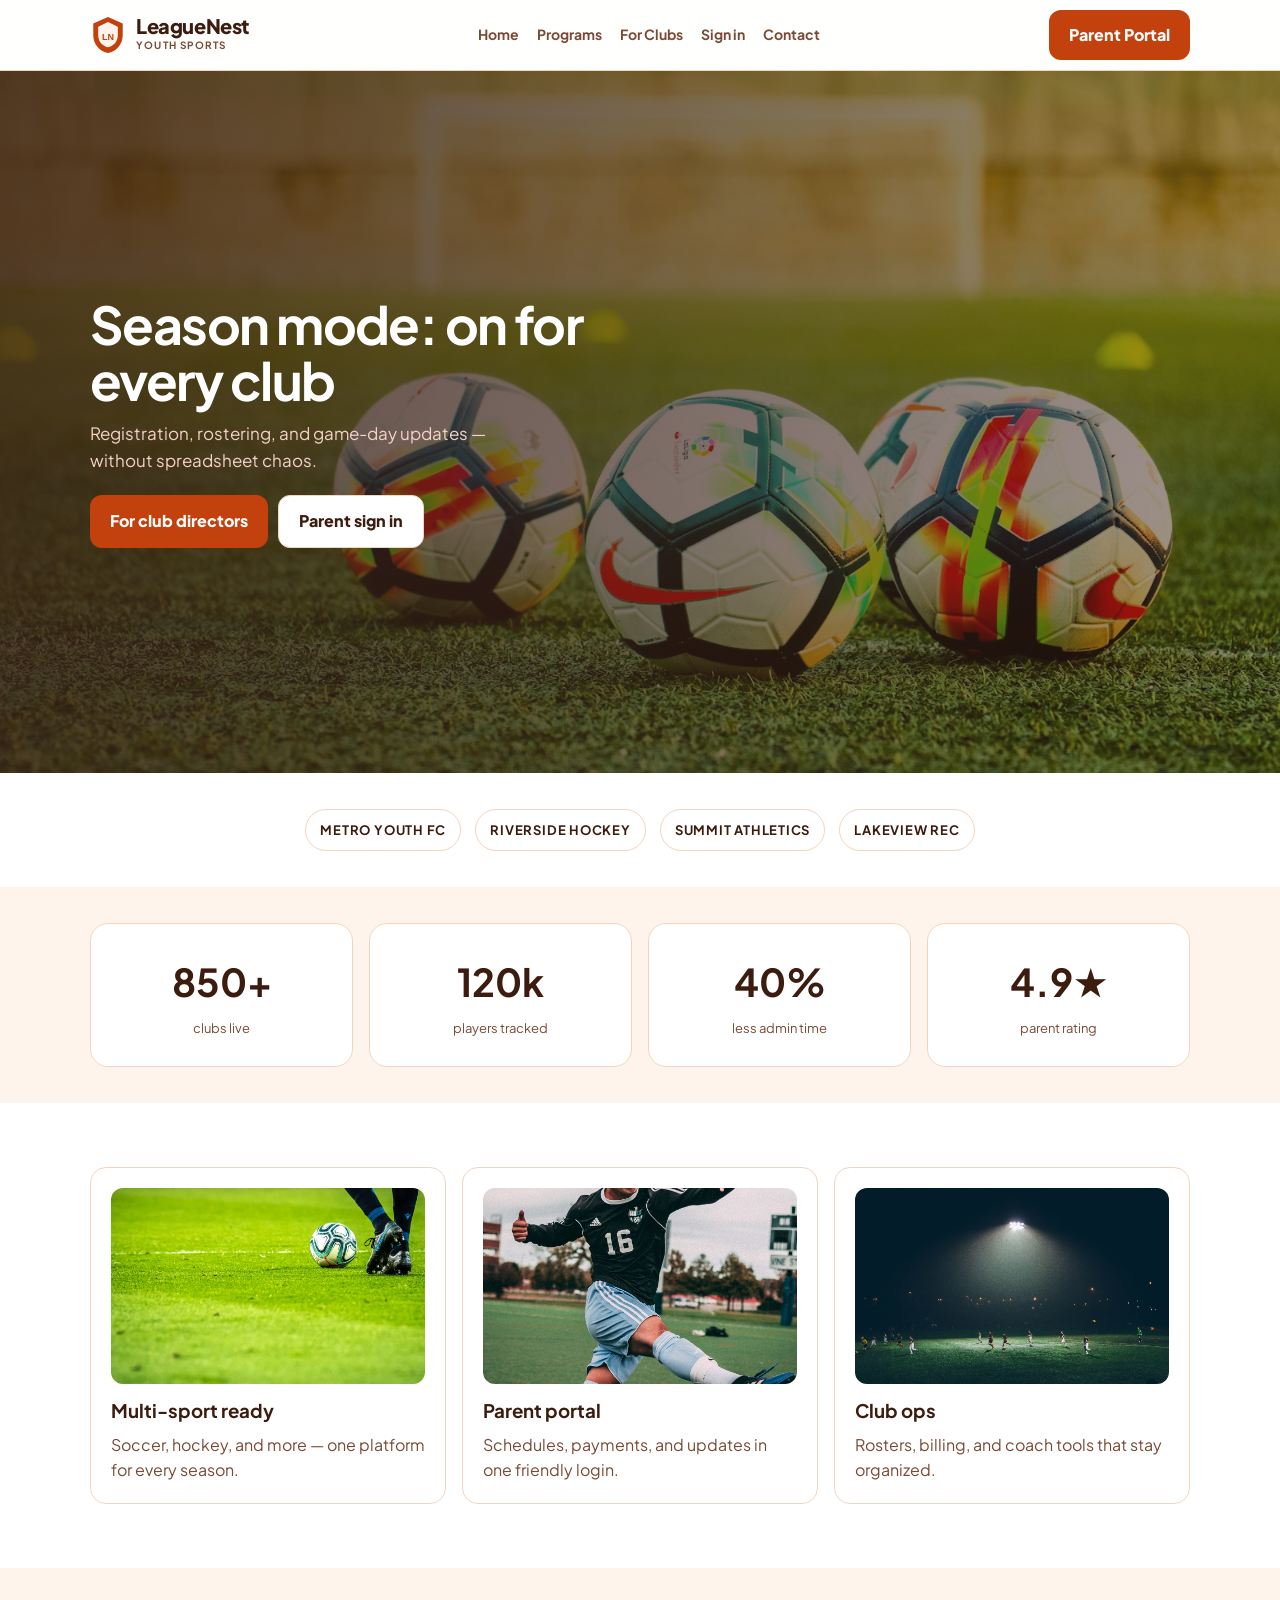
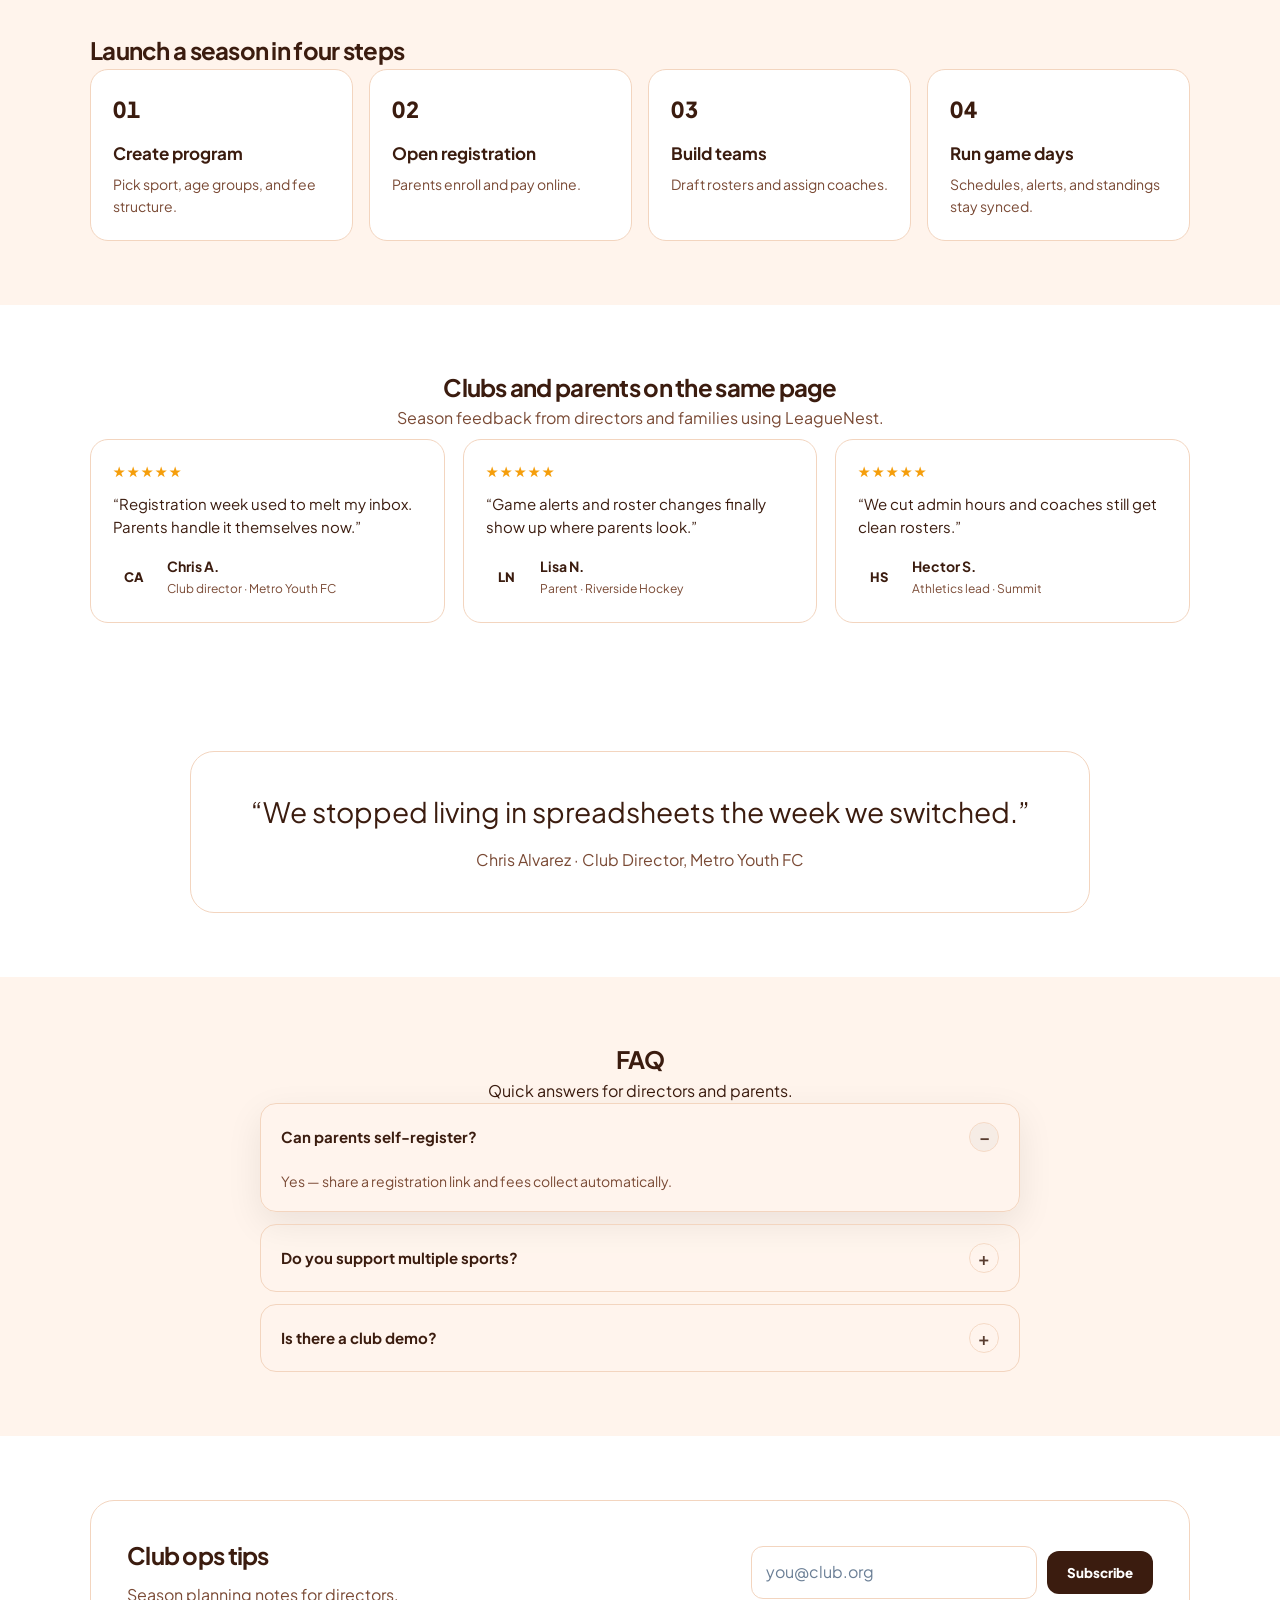
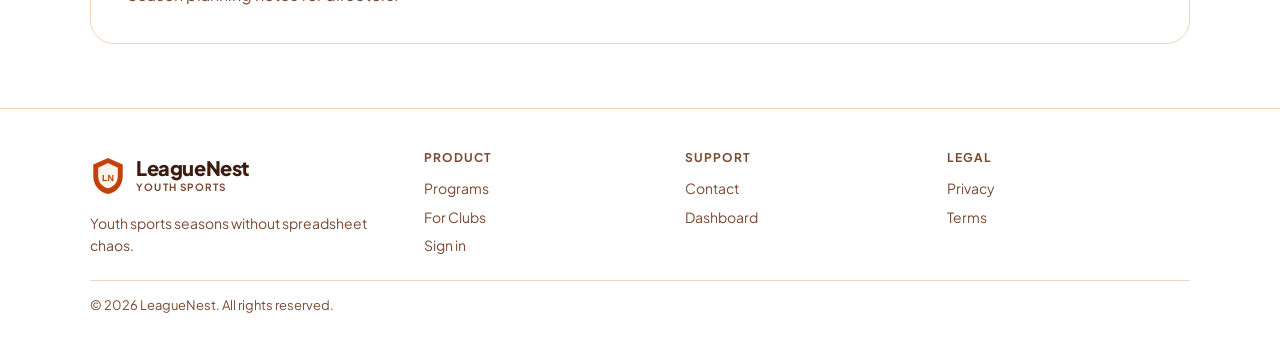
==== commit 34bcba62: "Redesign logos with unique shapes, icons, and typography per brand." ====
--- a/index.html
+++ b/index.html
@@ -9,7 +9,7 @@
   <meta name="twitter:card" content="summary_large_image"/>
 </head><body>
 <a class="skip-link" href="#main">Skip to content</a>
-<header><div class="wrap nav"><a class="logo brand" href="index.html"><span class="logo-mark" aria-hidden="true"><svg viewBox="0 0 24 24" fill="none"><circle cx="12" cy="12" r="9" stroke="currentColor" stroke-width="2"/><circle cx="12" cy="12" r="3.2" fill="currentColor"/><path d="M12 3v3M12 18v3M3 12h3M18 12h3" stroke="currentColor" stroke-width="1.6" stroke-linecap="round"/></svg></span><span class="logo-text"><span class="word">League<span class="accent">Nest</span></span><span class="tag">Youth Sports</span></span></a>
+<header><div class="wrap nav"><a class="logo logo-league" href="index.html" aria-label="LeagueNest home"><svg class="logo-crest" viewBox="0 0 44 48" aria-hidden="true"><path d="M22 2L40 10v14c0 12-8 20-18 22C12 44 4 36 4 24V10L22 2z" fill="#c2410c"/><path d="M22 8L34 14v10c0 8-5.2 13.5-12 15-6.8-1.5-12-7-12-15V14L22 8z" fill="#fff4ec"/><text x="22" y="30" text-anchor="middle" font-family="Arial Black,Arial,sans-serif" font-size="11" font-weight="800" fill="#c2410c">LN</text></svg><span class="logo-copy"><span class="logo-name">LeagueNest</span><span class="logo-tag">youth sports</span></span></a>
 <button class="nav-toggle" id="navToggle" aria-label="Menu">☰</button>
 <nav class="links" id="navLinks"><a href="index.html">Home</a><a href="programs.html">Programs</a><a href="clubs.html">For Clubs</a><a href="login.html">Sign in</a><a href="contact.html">Contact</a></nav>
 <a class="btn btn-red" href="login.html">Parent Portal</a></div></header>
@@ -55,7 +55,7 @@
 </div></div></section>
 </main>
 <footer><div class="wrap"><div class="footer-grid">
-<div><a class="logo brand" href="index.html"><span class="logo-mark" aria-hidden="true"><svg viewBox="0 0 24 24" fill="none"><circle cx="12" cy="12" r="9" stroke="currentColor" stroke-width="2"/><circle cx="12" cy="12" r="3.2" fill="currentColor"/><path d="M12 3v3M12 18v3M3 12h3M18 12h3" stroke="currentColor" stroke-width="1.6" stroke-linecap="round"/></svg></span><span class="logo-text"><span class="word">League<span class="accent">Nest</span></span><span class="tag">Youth Sports</span></span></a><p class="muted" style="margin-top:10px;font-size:14px">Youth sports seasons without spreadsheet chaos.</p></div>
+<div><a class="logo logo-league" href="index.html" aria-label="LeagueNest home"><svg class="logo-crest" viewBox="0 0 44 48" aria-hidden="true"><path d="M22 2L40 10v14c0 12-8 20-18 22C12 44 4 36 4 24V10L22 2z" fill="#c2410c"/><path d="M22 8L34 14v10c0 8-5.2 13.5-12 15-6.8-1.5-12-7-12-15V14L22 8z" fill="#fff4ec"/><text x="22" y="30" text-anchor="middle" font-family="Arial Black,Arial,sans-serif" font-size="11" font-weight="800" fill="#c2410c">LN</text></svg><span class="logo-copy"><span class="logo-name">LeagueNest</span><span class="logo-tag">youth sports</span></span></a><p class="muted" style="margin-top:10px;font-size:14px">Youth sports seasons without spreadsheet chaos.</p></div>
 <div><h4>Product</h4><a href="programs.html">Programs</a><a href="clubs.html">For Clubs</a><a href="login.html">Sign in</a></div>
 <div><h4>Support</h4><a href="contact.html">Contact</a><a href="dashboard.html">Dashboard</a></div>
 <div><h4>Legal</h4><a href="privacy.html">Privacy</a><a href="terms.html">Terms</a></div>
--- a/styles.css
+++ b/styles.css
@@ -326,59 +326,6 @@
   background: #fff7f4;
 }
 
-/* ---- Brand logo system ---- */
-/* ---- Brand logo system ---- */
-.logo, a.brand.logo, a.logo.brand {
-  display: inline-flex !important;
-  align-items: center;
-  gap: 10px;
-  text-decoration: none;
-  line-height: 1.1;
-}
-.logo-mark {
-  width: 38px;
-  height: 38px;
-  flex-shrink: 0;
-  display: grid;
-  place-items: center;
-  border-radius: 11px;
-  position: relative;
-}
-.logo-mark svg {
-  width: 22px;
-  height: 22px;
-  display: block;
-}
-.logo-text {
-  display: flex;
-  flex-direction: column;
-  align-items: flex-start;
-  font-weight: 800;
-  letter-spacing: -.02em;
-}
-.logo-text .word {
-  font-size: 1.05em;
-  line-height: 1;
-}
-.logo-text .tag {
-  font-size: 9px;
-  font-weight: 700;
-  letter-spacing: .16em;
-  text-transform: uppercase;
-  margin-top: 3px;
-  opacity: .72;
-}
-footer .logo, footer a.brand {
-  text-align: left !important;
-}
-
-
-.logo-mark { background: linear-gradient(145deg,#dc2626,#f97316); color:#fff; border-radius: 50% 50% 40% 60%; }
-.logo-text .word { font-size: 20px; color: var(--ink); font-weight: 800; }
-.logo-text .accent { color: #dc2626; }
-.logo-text .tag { color: var(--muted); opacity: 1; }
-.review-avatar { background: rgba(220,38,38,.12); color: #dc2626; }
-a.brand .puck { display: none !important; }
 
 
 /* ---- Reviews section ---- */
@@ -535,3 +482,30 @@
 @media (max-width: 900px) {
   .cookie-bar { left: 10px; right: 10px; bottom: 10px; }
 }
+
+/* ---- Brand logo system ---- */
+/* LeagueNest logo — sports crest shield */
+.logo.logo-league, .logo, a.brand {
+  display: inline-flex !important;
+  align-items: center;
+  gap: 10px;
+  text-decoration: none;
+}
+.logo-league .logo-crest { width: 36px; height: 40px; flex-shrink: 0; }
+.logo-league .logo-copy { display: flex; flex-direction: column; gap: 2px; }
+.logo-league .logo-name {
+  font-family: "Plus Jakarta Sans", system-ui, sans-serif;
+  font-weight: 800;
+  font-size: 20px;
+  letter-spacing: -.02em;
+  color: #3b1c0f;
+  line-height: 1;
+}
+.logo-league .logo-tag {
+  font-size: 10px;
+  font-weight: 700;
+  letter-spacing: .12em;
+  text-transform: uppercase;
+  color: #7a4a35;
+}
+.logo-mark, .logo-text, .puck { display: none !important; }
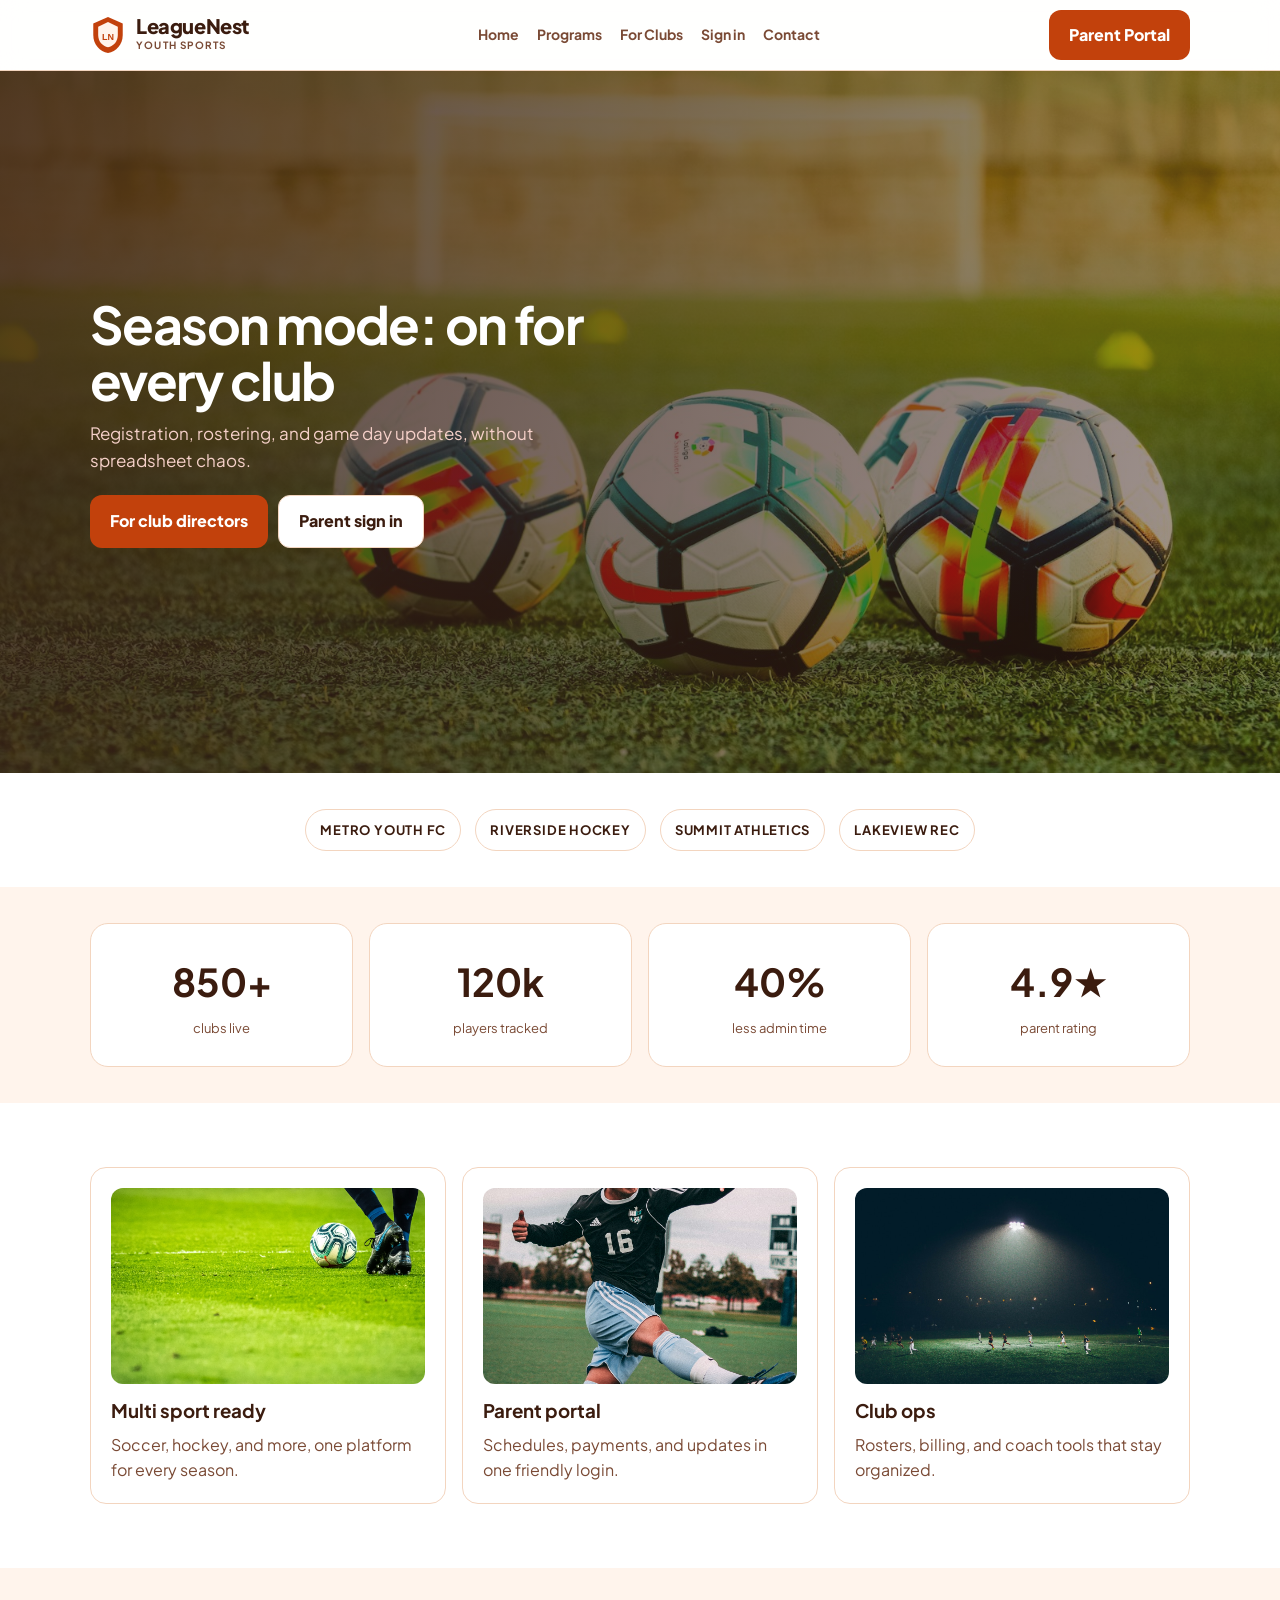
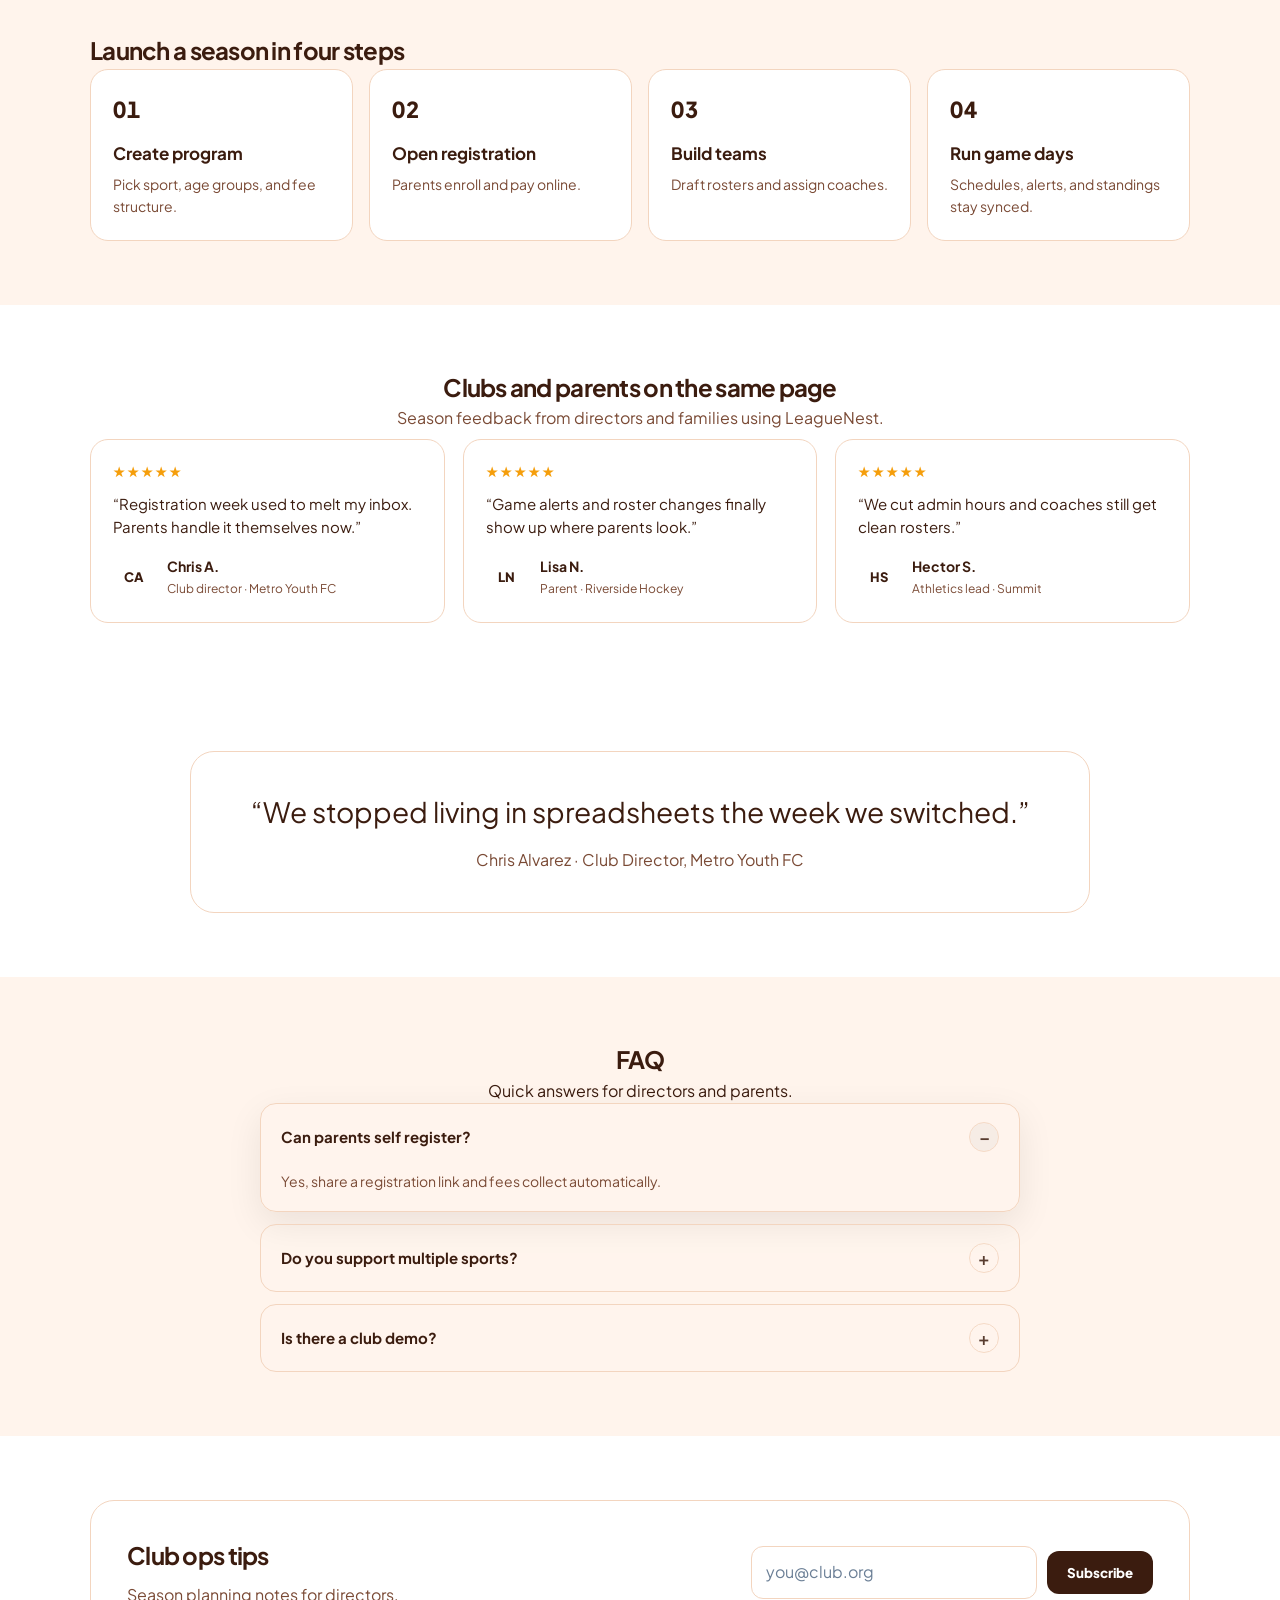
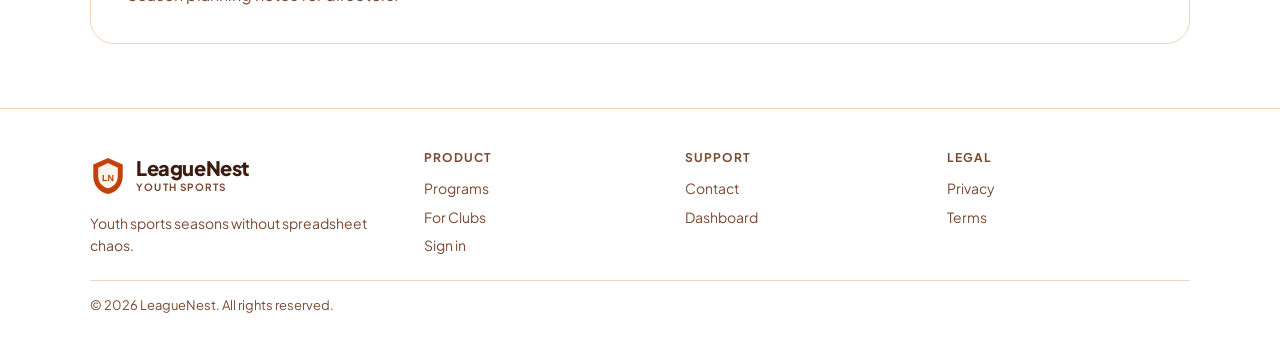
==== commit 5e372d2f: "Remove hyphens and long dashes from site copy. Rewrite visible content so compound words and em dash" ====
--- a/index.html
+++ b/index.html
@@ -1,9 +1,9 @@
 <!DOCTYPE html><html lang="en"><head><meta charset="utf-8"/><meta name="viewport" content="width=device-width,initial-scale=1"/>
 <title>LeagueNest | Youth Sports Programs</title><link href="https://fonts.googleapis.com/css2?family=Plus+Jakarta+Sans:wght@400;500;600;700;800&display=swap" rel="stylesheet"/><link rel="stylesheet" href="styles.css"/>  <link rel="icon" href="favicon.svg" type="image/svg+xml"/>
   <meta name="theme-color" content="#fff4ec"/>
-  <meta name="description" content="Youth sports platform for registration, rosters, and game-day updates."/>
+  <meta name="description" content="Youth sports platform for registration, rosters, and game day updates."/>
   <meta property="og:title" content="LeagueNest | Youth Sports Programs"/>
-  <meta property="og:description" content="Youth sports platform for registration, rosters, and game-day updates."/>
+  <meta property="og:description" content="Youth sports platform for registration, rosters, and game day updates."/>
   <meta property="og:type" content="website"/>
   <meta property="og:url" content="https://mryamaslam.github.io/leaguenest/"/>
   <meta name="twitter:card" content="summary_large_image"/>
@@ -16,7 +16,7 @@
 <main id="main">
 <section class="hero" style="background-image:url('images/hero.jpg')"><div class="wrap">
 <h1>Season mode: on for every club</h1>
-<p class="lead">Registration, rostering, and game-day updates — without spreadsheet chaos.</p>
+<p class="lead">Registration, rostering, and game day updates, without spreadsheet chaos.</p>
 <div style="display:flex;gap:10px;flex-wrap:wrap"><a class="btn btn-red" href="clubs.html">For club directors</a><a class="btn btn-line" href="login.html">Parent sign in</a></div>
 </div></section>
 <section class="section-alt section-tight"><div class="wrap"><div class="logos-row reveal"><span>Metro Youth FC</span><span>Riverside Hockey</span><span>Summit Athletics</span><span>Lakeview Rec</span></div></div></section>
@@ -27,9 +27,9 @@
 <div class="stat-box"><b>4.9★</b><span>parent rating</span></div>
 </div></div></section>
 <section class="section-alt"><div class="wrap"><div class="grid-3">
-<article class="card reveal"><img src="images/soccer.jpg" alt="Soccer"/ loading="lazy" decoding="async"><h3>Multi-sport ready</h3><p>Soccer, hockey, and more — one platform for every season.</p></article>
-<article class="card reveal"><img src="images/kids.jpg" alt="Kids"/ loading="lazy" decoding="async"><h3>Parent portal</h3><p>Schedules, payments, and updates in one friendly login.</p></article>
-<article class="card reveal"><img src="images/field.jpg" alt="Field"/ loading="lazy" decoding="async"><h3>Club ops</h3><p>Rosters, billing, and coach tools that stay organized.</p></article>
+<article class="card reveal"><img src="images/soccer.jpg" alt="Soccer" loading="lazy" decoding="async"><h3>Multi sport ready</h3><p>Soccer, hockey, and more, one platform for every season.</p></article>
+<article class="card reveal"><img src="images/kids.jpg" alt="Kids" loading="lazy" decoding="async"><h3>Parent portal</h3><p>Schedules, payments, and updates in one friendly login.</p></article>
+<article class="card reveal"><img src="images/field.jpg" alt="Field" loading="lazy" decoding="async"><h3>Club ops</h3><p>Rosters, billing, and coach tools that stay organized.</p></article>
 </div></div></section>
 <section><div class="wrap"><div class="section-head reveal"><h2 style="letter-spacing:-.03em">Launch a season in four steps</h2></div>
 <div class="process reveal">
@@ -45,9 +45,9 @@
 </div></div></section>
 <section><div class="wrap"><div class="section-head center reveal"><h2>FAQ</h2><p>Quick answers for directors and parents.</p></div>
 <div class="faq reveal">
-<details open><summary>Can parents self-register?</summary><p>Yes — share a registration link and fees collect automatically.</p></details>
-<details><summary>Do you support multiple sports?</summary><p>Soccer, hockey, multi-sport clinics, and custom programs.</p></details>
-<details><summary>Is there a club demo?</summary><p>Yes — request one from the contact page.</p></details>
+<details open><summary>Can parents self register?</summary><p>Yes, share a registration link and fees collect automatically.</p></details>
+<details><summary>Do you support multiple sports?</summary><p>Soccer, hockey, multi sport clinics, and custom programs.</p></details>
+<details><summary>Is there a club demo?</summary><p>Yes, request one from the contact page.</p></details>
 </div></div></section>
 <section class="section-alt"><div class="wrap"><div class="newsletter reveal">
 <div><h2>Club ops tips</h2><p class="muted" style="margin-top:8px">Season planning notes for directors.</p><p class="nl-success" style="display:none;margin-top:8px;color:var(--red)">Subscribed.</p></div>
--- a/styles.css
+++ b/styles.css
@@ -509,3 +509,17 @@
   color: #7a4a35;
 }
 .logo-mark, .logo-text, .puck { display: none !important; }
+
+/* ---- Unique motion / section language ---- */
+/* LeagueNest motion — spring pop + scoreboard pulse */
+.reveal { opacity: 0; transform: scale(.9); transition: .7s cubic-bezier(.22,1.4,.36,1); }
+.reveal.in { opacity: 1; transform: none; }
+.stat-box b { display: inline-block; animation: lnTick 2.8s ease-in-out infinite; }
+@keyframes lnTick { 0%,100%{ transform: scale(1);} 50%{ transform: scale(1.06);} }
+.card { transition: transform .4s cubic-bezier(.22,1.4,.36,1), box-shadow .4s; }
+.card:hover { transform: translateY(-10px) scale(1.02); box-shadow: 0 18px 36px rgba(194,65,12,.12); }
+.btn-red { transition: transform .3s cubic-bezier(.22,1.4,.36,1), background .2s; }
+.btn-red:hover { transform: scale(1.05); }
+.logo-crest { transition: transform .4s; }
+.logo-league:hover .logo-crest { transform: rotate(-6deg) scale(1.05); }
+.process .step:hover { transform: translateY(-8px); border-color: #c2410c; }
